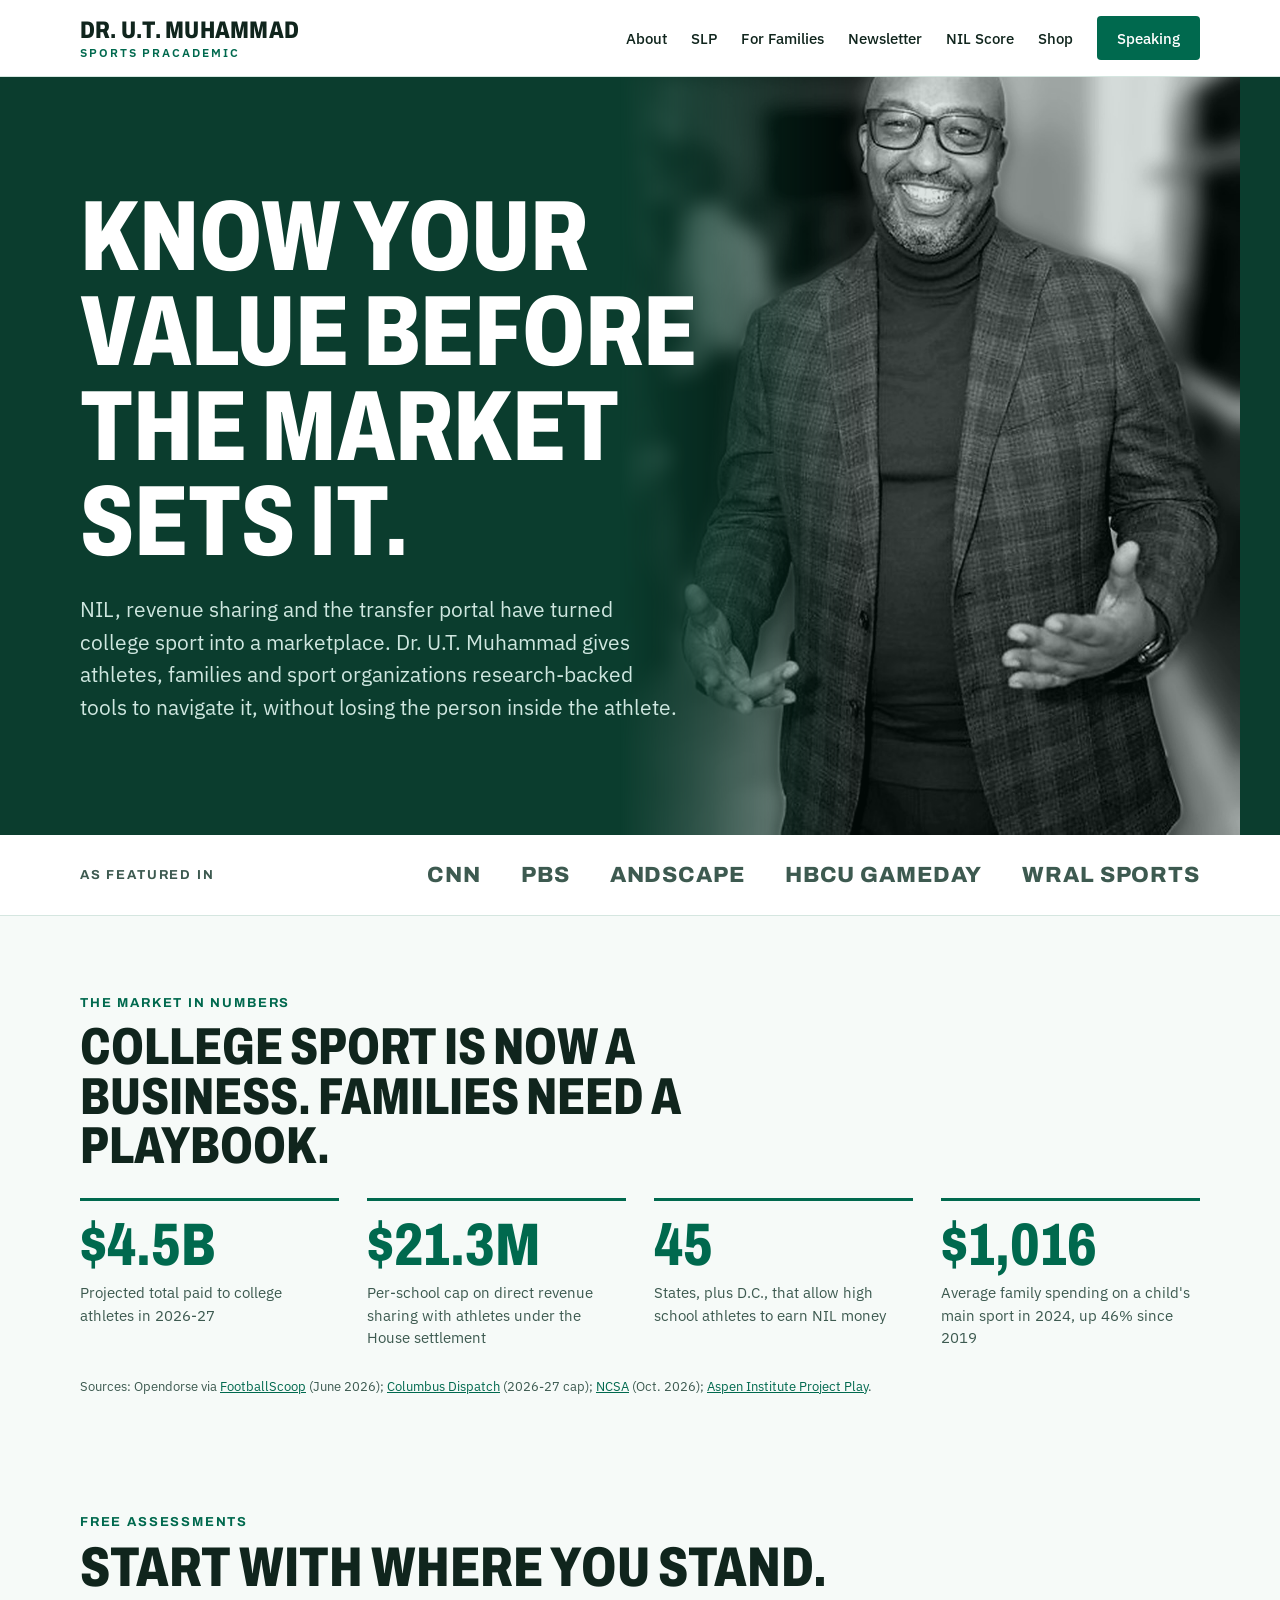
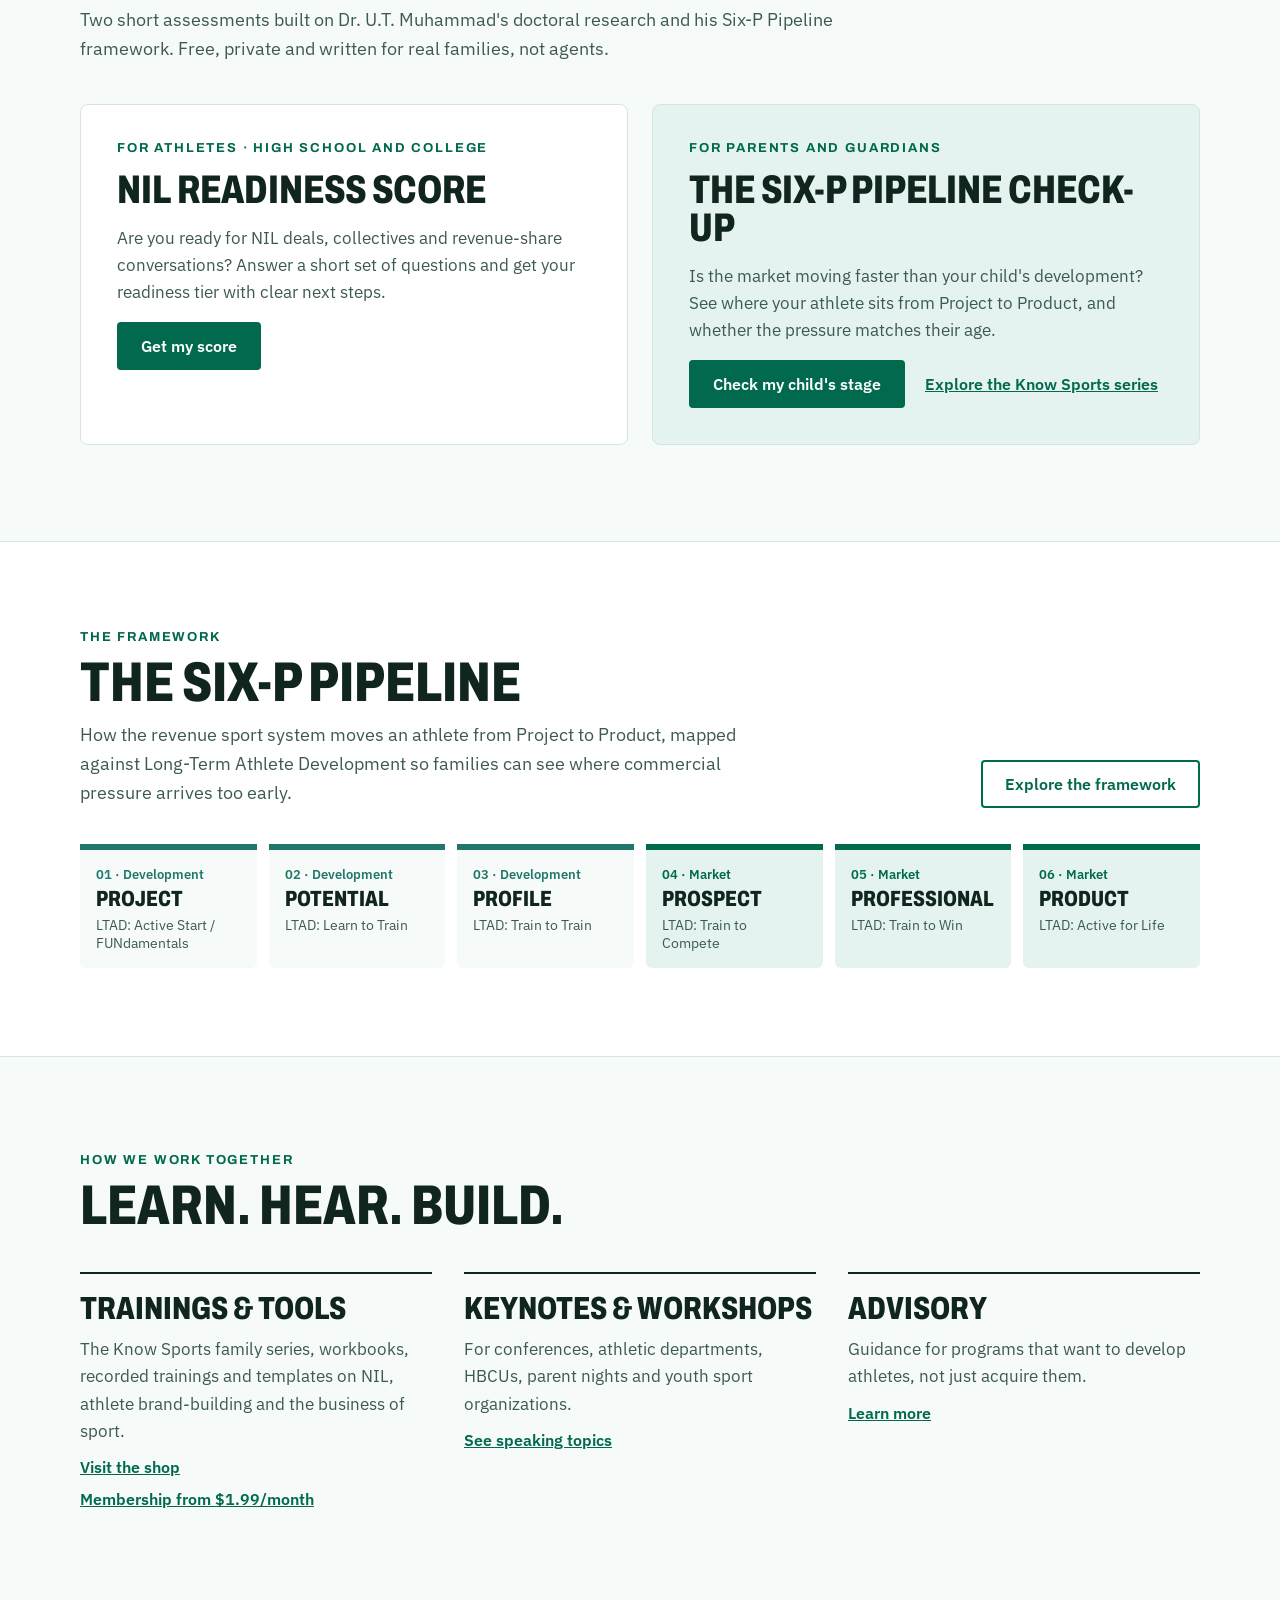
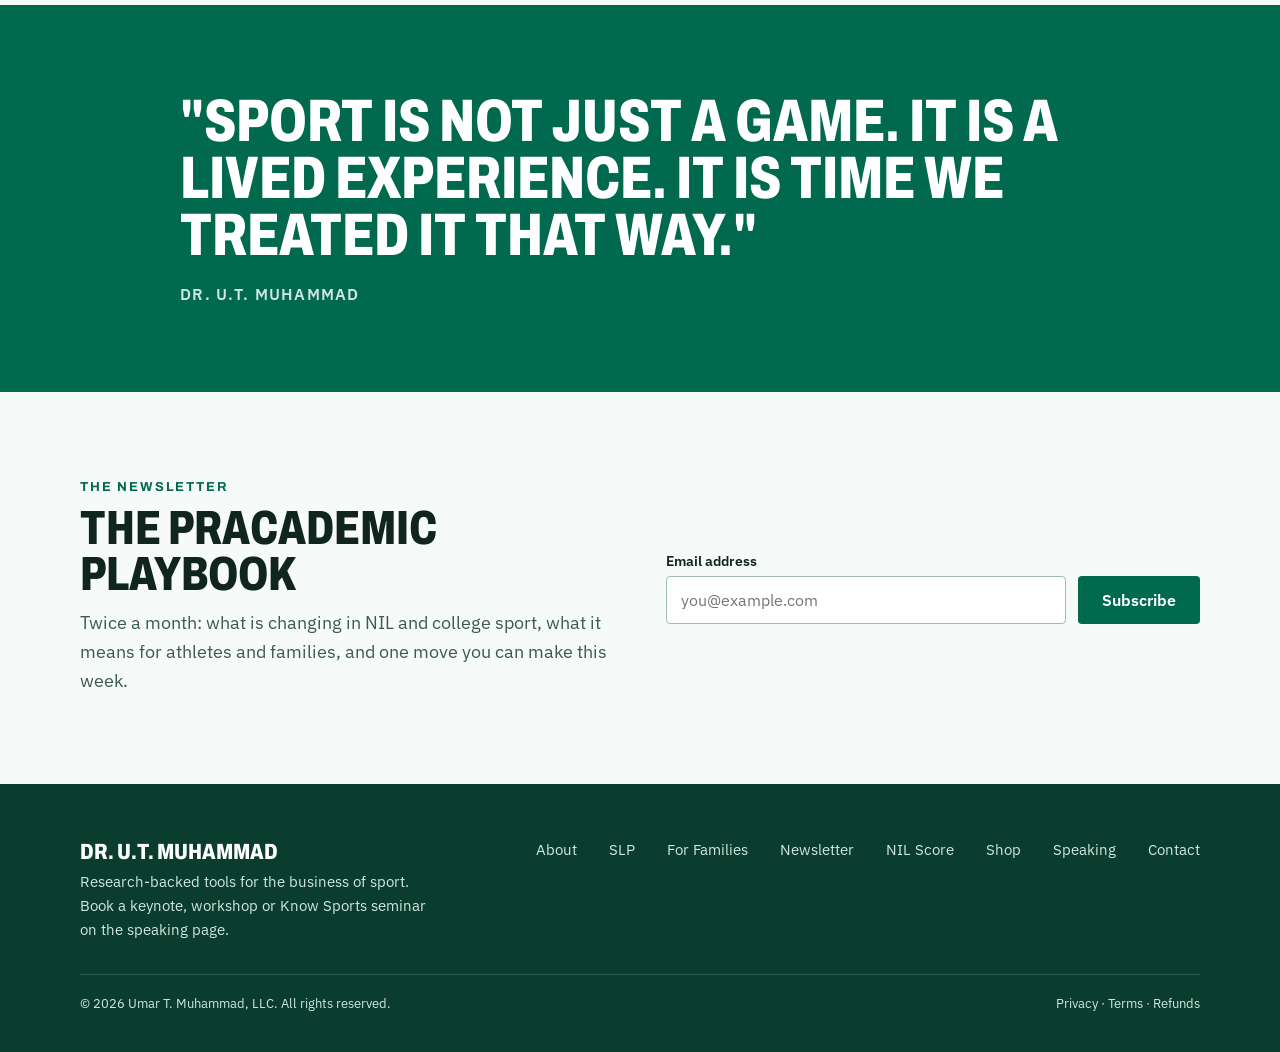
==== index.html @ c5cfc252 "Home: navy jacket photo, black and white with blurred background Co-Authored-By: Claude Opus 5.5 <no" ====
<!DOCTYPE html>
<html lang="en">
<head>
<meta charset="utf-8">
<meta name="viewport" content="width=device-width, initial-scale=1">
<title>Dr. U.T. Muhammad | UmarSpeaks.com</title>
<meta name="description" content="Research-backed tools for athletes, families and sport organizations navigating NIL, revenue sharing and the business of sport.">
<link rel="canonical" href="https://umarspeaks.com/">
<meta property="og:type" content="website">
<meta property="og:site_name" content="Dr. U.T. Muhammad">
<meta property="og:title" content="Dr. U.T. Muhammad | UmarSpeaks.com">
<meta property="og:description" content="Research-backed tools for athletes, families and sport organizations navigating NIL, revenue sharing and the business of sport.">
<meta property="og:url" content="https://umarspeaks.com/">
<meta property="og:image" content="https://umarspeaks.com/assets/og-image.jpg">
<meta property="og:image:width" content="1200">
<meta property="og:image:height" content="630">
<meta property="og:image:alt" content="Dr. U.T. Muhammad, Sports Pracademic: Know your value before the market sets it.">
<meta name="twitter:card" content="summary_large_image">
<link rel="icon" href="/assets/favicon.svg" type="image/svg+xml">
<link rel="preconnect" href="https://fonts.googleapis.com">
<link rel="preconnect" href="https://fonts.gstatic.com" crossorigin>
<link href="https://fonts.googleapis.com/css2?family=Archivo:wdth,wght@62..125,400..900&amp;family=IBM+Plex+Sans:wght@400;500;600&amp;display=swap" rel="stylesheet">
<link rel="stylesheet" href="/css/styles.css">
<style>
.hero-photo{position:absolute;top:0;bottom:0;right:0;width:min(620px,52%);background-repeat:no-repeat;background-size:cover;-webkit-mask-image:linear-gradient(90deg,transparent 0%,#000 38%);mask-image:linear-gradient(90deg,transparent 0%,#000 38%);pointer-events:none}
.hero-photo::after{content:"";position:absolute;inset:0;background:rgba(11,61,46,.14)}
.hero-text{position:relative;z-index:1}
@media (max-width:900px){.hero-photo{width:100%;opacity:.28;-webkit-mask-image:none;mask-image:none}}
</style>
</head>
<body>
<div style="min-height:100%;display:flex;flex-direction:column">

<header style="background:#FFFFFF;border-bottom:1px solid #D5E6E0">
<div class="wrap" style="display:flex;flex-wrap:wrap;align-items:center;justify-content:space-between;gap:16px;padding-top:16px;padding-bottom:16px">
<a href="/" style="text-decoration:none;display:flex;flex-direction:column;gap:2px">
<span style="font-family:'Archivo',sans-serif;font-stretch:80%;font-weight:800;font-size:24px;text-transform:uppercase;color:#10251D;letter-spacing:0.01em">Dr. U.T. Muhammad</span>
<span style="font-size:12px;font-weight:600;letter-spacing:0.16em;text-transform:uppercase;color:#00694E">Sports Pracademic</span>
</a>
<nav class="nav" aria-label="Main" style="display:flex;flex-wrap:wrap;align-items:center;gap:24px">
<a href="about.html">About</a>
<a href="slp.html">SLP</a>
<a href="families.html">For Families</a>
<a href="newsletter.html">Newsletter</a>
<a href="nil-score.html">NIL Score</a>
<a href="shop.html">Shop</a>
<a class="btn" href="speaking.html" style="padding:0 20px;min-height:44px;color:#FFFFFF">Speaking</a>
</nav>
</div>
</header>

<section class="home-hero" style="position:relative;overflow:hidden;color:#FFFFFF;background:#0B3D2E">
<div class="wrap" style="position:relative;display:flex;flex-wrap:wrap;align-items:center;gap:48px;padding-top:112px;padding-bottom:112px;min-height:600px">
<div class="hero-photo" role="img" aria-label="Photo of Dr. U.T. Muhammad" style="background-image:url(/assets/ut-muhammad-home.jpg?v=2);background-position:center bottom"></div>
<div class="hero-text" style="flex:0 1 660px;min-width:0;display:flex;flex-direction:column;gap:24px">
<h1 class="disp hero-h" style="font-size:100px;color:#FFFFFF">Know your value before the market sets it.</h1>
<p style="margin:0;font-size:21px;line-height:1.55;color:#CFE7E0;max-width:600px">NIL, revenue sharing and the transfer portal have turned college sport into a marketplace. Dr. U.T. Muhammad gives athletes, families and sport organizations research-backed tools to navigate it, without losing the person inside the athlete.</p>
</div>
</div>
</section>

<section style="background:#FFFFFF;border-bottom:1px solid #D5E6E0">
<div class="wrap" style="display:flex;flex-wrap:wrap;align-items:center;justify-content:space-between;gap:24px;padding-top:28px;padding-bottom:28px">
<p class="eyebrow" style="color:#3D5A50">As featured in</p>
<div style="display:flex;flex-wrap:wrap;gap:40px;align-items:center;font-family:'Archivo',sans-serif;font-weight:800;font-size:22px;color:#3D5A50;text-transform:uppercase;letter-spacing:0.04em">
<span>CNN</span><span>PBS</span><span>Andscape</span><span>HBCU Gameday</span><span>WRAL Sports</span>
</div>
</div>
</section>

<section>
<div class="wrap" style="padding-top:80px;padding-bottom:24px;display:flex;flex-direction:column;gap:28px">
<div style="display:flex;flex-direction:column;gap:12px;max-width:760px">
<p class="eyebrow">The market in numbers</p>
<h2 class="disp sec-h" style="font-size:52px">College sport is now a business. Families need a playbook.</h2>
</div>
<div style="display:grid;grid-template-columns:repeat(auto-fit,minmax(230px,1fr));gap:28px">
<div style="display:flex;flex-direction:column;gap:8px;border-top:3px solid #00694E;padding-top:16px"><span class="disp" style="font-size:60px;color:#00694E">$4.5B</span><span style="font-size:15px;line-height:1.5;color:#3D5A50">Projected total paid to college athletes in 2026-27</span></div>
<div style="display:flex;flex-direction:column;gap:8px;border-top:3px solid #00694E;padding-top:16px"><span class="disp" style="font-size:60px;color:#00694E">$21.3M</span><span style="font-size:15px;line-height:1.5;color:#3D5A50">Per-school cap on direct revenue sharing with athletes under the House settlement</span></div>
<div style="display:flex;flex-direction:column;gap:8px;border-top:3px solid #00694E;padding-top:16px"><span class="disp" style="font-size:60px;color:#00694E">45</span><span style="font-size:15px;line-height:1.5;color:#3D5A50">States, plus D.C., that allow high school athletes to earn NIL money</span></div>
<div style="display:flex;flex-direction:column;gap:8px;border-top:3px solid #00694E;padding-top:16px"><span class="disp" style="font-size:60px;color:#00694E">$1,016</span><span style="font-size:15px;line-height:1.5;color:#3D5A50">Average family spending on a child's main sport in 2024, up 46% since 2019</span></div>
</div>
<p style="margin:0;font-size:13px;color:#3D5A50">Sources: Opendorse via <a href="https://footballscoop.com/2026/06/25/opendorse-tabs-nil-market-more-than-4-billion-50-percent-increase">FootballScoop</a> (June 2026); <a href="https://www.aol.com/articles/ohio-state-sports-receive-revenue-140213086.html">Columbus Dispatch</a> (2026-27 cap); <a href="https://www.ncsasports.org/?p=197230">NCSA</a> (Oct. 2026); <a href="https://projectplay.org/youth-sports/youth-sports-facts">Aspen Institute Project Play</a>.</p>
</div>
</section>

<section>
<div class="wrap" style="padding-top:96px;padding-bottom:96px;display:flex;flex-direction:column;gap:40px">
<div style="display:flex;flex-direction:column;gap:12px;max-width:760px">
<p class="eyebrow">Free assessments</p>
<h2 class="disp sec-h" style="font-size:56px">Start with where you stand.</h2>
<p style="margin:0;font-size:18px;line-height:1.6;color:#3D5A50">Two short assessments built on Dr. U.T. Muhammad's doctoral research and his Six-P Pipeline framework. Free, private and written for real families, not agents.</p>
</div>
<div style="display:grid;grid-template-columns:repeat(auto-fit,minmax(320px,1fr));gap:24px">
<div style="background:#FFFFFF;border:1px solid #D5E6E0;border-radius:8px;padding:36px;display:flex;flex-direction:column;gap:16px">
<p class="eyebrow">For athletes · high school and college</p>
<h3 class="disp" style="font-size:40px">NIL Readiness Score</h3>
<p style="margin:0;font-size:17px;line-height:1.6;color:#3D5A50">Are you ready for NIL deals, collectives and revenue-share conversations? Answer a short set of questions and get your readiness tier with clear next steps.</p>
<a class="btn" href="nil-score.html" style="align-self:flex-start">Get my score</a>
</div>
<div style="background:#E4F3F0;border:1px solid #CFE7E0;border-radius:8px;padding:36px;display:flex;flex-direction:column;gap:16px">
<p class="eyebrow">For parents and guardians</p>
<h3 class="disp" style="font-size:40px">The Six-P Pipeline Check-Up</h3>
<p style="margin:0;font-size:17px;line-height:1.6;color:#3D5A50">Is the market moving faster than your child's development? See where your athlete sits from Project to Product, and whether the pressure matches their age.</p>
<div style="display:flex;flex-wrap:wrap;align-items:center;gap:12px 20px"><a class="btn" href="families.html">Check my child's stage</a><a href="families.html#sfp" style="font-weight:600">Explore the Know Sports series</a></div>
</div>
</div>
</div>
</section>

<section style="background:#FFFFFF;border-top:1px solid #D5E6E0;border-bottom:1px solid #D5E6E0">
<div class="wrap" style="padding-top:88px;padding-bottom:88px;display:flex;flex-direction:column;gap:36px">
<div style="display:flex;flex-wrap:wrap;justify-content:space-between;align-items:flex-end;gap:24px">
<div style="display:flex;flex-direction:column;gap:12px;max-width:680px">
<p class="eyebrow">The framework</p>
<h2 class="disp sec-h" style="font-size:56px">The Six-P Pipeline</h2>
<p style="margin:0;font-size:18px;line-height:1.6;color:#3D5A50">How the revenue sport system moves an athlete from Project to Product, mapped against Long-Term Athlete Development so families can see where commercial pressure arrives too early.</p>
</div>
<a class="btn-line" href="slp.html">Explore the framework</a>
</div>
<div style="display:grid;grid-template-columns:repeat(auto-fit,minmax(170px,1fr));gap:12px">
<div style="border-top:6px solid #20786C;background:#F6FAF8;padding:16px;border-radius:0 0 6px 6px;display:flex;flex-direction:column;gap:6px"><span style="font-size:13px;font-weight:600;color:#20786C">01 · Development</span><span class="disp" style="font-size:22px">Project</span><span style="font-size:14px;color:#3D5A50">LTAD: Active Start / FUNdamentals</span></div>
<div style="border-top:6px solid #20786C;background:#F6FAF8;padding:16px;border-radius:0 0 6px 6px;display:flex;flex-direction:column;gap:6px"><span style="font-size:13px;font-weight:600;color:#20786C">02 · Development</span><span class="disp" style="font-size:22px">Potential</span><span style="font-size:14px;color:#3D5A50">LTAD: Learn to Train</span></div>
<div style="border-top:6px solid #20786C;background:#F6FAF8;padding:16px;border-radius:0 0 6px 6px;display:flex;flex-direction:column;gap:6px"><span style="font-size:13px;font-weight:600;color:#20786C">03 · Development</span><span class="disp" style="font-size:22px">Profile</span><span style="font-size:14px;color:#3D5A50">LTAD: Train to Train</span></div>
<div style="border-top:6px solid #00694E;background:#E4F3F0;padding:16px;border-radius:0 0 6px 6px;display:flex;flex-direction:column;gap:6px"><span style="font-size:13px;font-weight:600;color:#00694E">04 · Market</span><span class="disp" style="font-size:22px">Prospect</span><span style="font-size:14px;color:#3D5A50">LTAD: Train to Compete</span></div>
<div style="border-top:6px solid #00694E;background:#E4F3F0;padding:16px;border-radius:0 0 6px 6px;display:flex;flex-direction:column;gap:6px"><span style="font-size:13px;font-weight:600;color:#00694E">05 · Market</span><span class="disp" style="font-size:22px">Professional</span><span style="font-size:14px;color:#3D5A50">LTAD: Train to Win</span></div>
<div style="border-top:6px solid #00694E;background:#E4F3F0;padding:16px;border-radius:0 0 6px 6px;display:flex;flex-direction:column;gap:6px"><span style="font-size:13px;font-weight:600;color:#00694E">06 · Market</span><span class="disp" style="font-size:22px">Product</span><span style="font-size:14px;color:#3D5A50">LTAD: Active for Life</span></div>
</div>
</div>
</section>

<section>
<div class="wrap" style="padding-top:96px;padding-bottom:96px;display:flex;flex-direction:column;gap:40px">
<div style="display:flex;flex-direction:column;gap:12px;max-width:720px">
<p class="eyebrow">How we work together</p>
<h2 class="disp sec-h" style="font-size:56px">Learn. Hear. Build.</h2>
</div>
<div style="display:grid;grid-template-columns:repeat(auto-fit,minmax(280px,1fr));gap:32px">
<div style="display:flex;flex-direction:column;gap:12px;border-top:2px solid #10251D;padding-top:20px">
<h3 class="disp" style="font-size:32px">Trainings &amp; tools</h3>
<p style="margin:0;font-size:17px;line-height:1.6;color:#3D5A50">The Know Sports family series, workbooks, recorded trainings and templates on NIL, athlete brand-building and the business of sport.</p>
<a href="shop.html" style="font-weight:600">Visit the shop</a>
<a href="shop.html#membership" style="font-weight:600">Membership from $1.99/month</a>
</div>
<div style="display:flex;flex-direction:column;gap:12px;border-top:2px solid #10251D;padding-top:20px">
<h3 class="disp" style="font-size:32px">Keynotes &amp; workshops</h3>
<p style="margin:0;font-size:17px;line-height:1.6;color:#3D5A50">For conferences, athletic departments, HBCUs, parent nights and youth sport organizations.</p>
<a href="speaking.html" style="font-weight:600">See speaking topics</a>
</div>
<div style="display:flex;flex-direction:column;gap:12px;border-top:2px solid #10251D;padding-top:20px">
<h3 class="disp" style="font-size:32px">Advisory</h3>
<p style="margin:0;font-size:17px;line-height:1.6;color:#3D5A50">Guidance for programs that want to develop athletes, not just acquire them.</p>
<a href="slp.html" style="font-weight:600">Learn more</a>
</div>
</div>
</div>
</section>

<section style="background:#00694E;color:#FFFFFF">
<div class="wrap" style="padding-top:88px;padding-bottom:88px;display:flex;flex-direction:column;gap:20px;max-width:1000px">
<p class="disp sec-h" style="font-size:60px;color:#FFFFFF">"Sport is not just a game. It is a lived experience. It is time we treated it that way."</p>
<p style="margin:0;font-size:16px;font-weight:600;letter-spacing:0.08em;text-transform:uppercase;color:#CFE7E0">Dr. U.T. Muhammad</p>
</div>
</section>

<section>
<div class="wrap" style="padding-top:88px;padding-bottom:88px;display:flex;flex-wrap:wrap;align-items:center;justify-content:space-between;gap:32px">
<div style="flex:1 1 440px;min-width:0;display:flex;flex-direction:column;gap:12px">
<p class="eyebrow">The newsletter</p>
<h2 class="disp sec-h" style="font-size:48px">The Pracademic Playbook</h2>
<p style="margin:0;font-size:18px;line-height:1.6;color:#3D5A50">Twice a month: what is changing in NIL and college sport, what it means for athletes and families, and one move you can make this week.</p>
</div>
<form action="https://app.kit.com/forms/10205107/subscriptions" method="post" class="kit-signup" style="flex:1 1 420px;min-width:0;display:flex;flex-wrap:wrap;gap:12px;align-items:flex-end">
<div style="flex:1 1 240px;display:flex;flex-direction:column;gap:6px">
<label for="home-email" style="font-size:14px;font-weight:600">Email address</label>
<input id="home-email" name="email_address" type="email" required autocomplete="email" placeholder="you@example.com" style="min-height:48px;padding:0 14px;border:1px solid #9DBDB2;border-radius:4px;font-size:16px;font-family:inherit;background:#FFFFFF">
</div>
<button type="submit" class="btn" style="border:0;cursor:pointer;font-family:inherit">Subscribe</button>
</form>
</div>
</section>

<footer class="foot" style="background:#0B3D2E;color:#CFE7E0;margin-top:auto">
<div class="wrap" style="padding-top:56px;padding-bottom:40px;display:flex;flex-direction:column;gap:32px">
<div style="display:flex;flex-wrap:wrap;justify-content:space-between;gap:32px">
<div style="display:flex;flex-direction:column;gap:6px;max-width:360px">
<span style="font-family:'Archivo',sans-serif;font-stretch:80%;font-weight:800;font-size:22px;text-transform:uppercase;color:#FFFFFF">Dr. U.T. Muhammad</span>
<span style="font-size:15px;line-height:1.6">Research-backed tools for the business of sport. Book a keynote, workshop or Know Sports seminar on the speaking page.</span>
</div>
<nav aria-label="Footer" style="display:flex;flex-wrap:wrap;gap:20px 32px;font-size:15px">
<a href="about.html">About</a><a href="slp.html">SLP</a><a href="families.html">For Families</a><a href="newsletter.html">Newsletter</a><a href="nil-score.html">NIL Score</a><a href="shop.html">Shop</a><a href="speaking.html">Speaking</a><a href="contact.html">Contact</a>
</nav>
</div>
<div style="display:flex;flex-wrap:wrap;justify-content:space-between;gap:16px;border-top:1px solid #2C5C4C;padding-top:20px;font-size:13px">
<span>© 2026 Umar T. Muhammad, LLC. All rights reserved.</span>
<span><a href="privacy.html">Privacy</a> · <a href="terms.html">Terms</a> · <a href="refunds.html">Refunds</a></span>
</div>
</div>
</footer>

</div>
<script src="/js/signup.js"></script>
</body>
</html>
---- css/styles.css ----
/* umarspeaks.com — shared styles
   Brand colors
   --green:   #00694E  (primary)
   --forest:  #0B3D2E  (dark sections, footer)
   --teal:    #20786C
   --mint:    #E4F3F0  (light sections)
   --mint-2:  #CFE7E0
   --gold:    #D9B44A  (accent buttons)
   --ink:     #10251D  (body text)
   --muted:   #3D5A50  (secondary text)
   Fonts: Archivo (headlines), IBM Plex Sans (body), loaded from Google Fonts in each page's <head>.
*/

*, *::before, *::after { box-sizing: border-box; }
html { scroll-behavior: smooth; }
body { margin: 0; background: #F6FAF8; color: #10251D; font-family: 'IBM Plex Sans', system-ui, sans-serif; }
img { max-width: 100%; }
a { color: #00694E; }
a:hover { color: #004D39; }

.wrap { max-width: 1200px; margin: 0 auto; padding: 0 40px; }

.disp { font-family: 'Archivo', sans-serif; font-stretch: 75%; font-weight: 800; text-transform: uppercase; line-height: 0.95; margin: 0; }
.eyebrow { font-family: 'Archivo', sans-serif; font-weight: 700; font-size: 13px; letter-spacing: 0.14em; text-transform: uppercase; color: #00694E; margin: 0; }

.btn { display: inline-flex; align-items: center; justify-content: center; min-height: 48px; padding: 0 24px; border-radius: 4px; background: #00694E; color: #FFFFFF; font-weight: 600; font-size: 16px; text-decoration: none; border: 0; font-family: inherit; cursor: pointer; }
.btn:hover { background: #004D39; color: #FFFFFF; }
.btn-line { display: inline-flex; align-items: center; justify-content: center; min-height: 48px; padding: 0 22px; border-radius: 4px; border: 2px solid #00694E; color: #00694E; background: transparent; font-weight: 600; font-size: 16px; text-decoration: none; font-family: inherit; cursor: pointer; }
.btn-line:hover { background: #E4F3F0; color: #004D39; }
.btn-gold { display: inline-flex; align-items: center; justify-content: center; min-height: 48px; padding: 0 24px; border-radius: 4px; background: #D9B44A; color: #10251D; font-weight: 600; font-size: 16px; text-decoration: none; }
.btn-gold:hover { background: #E6C76A; color: #10251D; }

.nav a { color: #10251D; text-decoration: none; font-weight: 500; font-size: 15px; padding: 12px 0; }
.nav a:hover { color: #00694E; }
.nav a.btn { color: #FFFFFF; padding: 0 20px; }

.field { min-height: 48px; width: 100%; padding: 0 14px; border: 1px solid #9DBDB2; border-radius: 4px; font-size: 16px; font-family: inherit; background: #FFFFFF; color: #10251D; }
textarea.field { padding: 12px 14px; }

.opt { min-height: 52px; padding: 0 18px; border: 1px solid #9DBDB2; border-radius: 6px; background: #FFFFFF; font-family: inherit; font-size: 16px; color: #10251D; text-align: left; cursor: pointer; }
.opt:hover { border-color: #00694E; background: #E4F3F0; }

.chip { min-height: 44px; padding: 0 18px; border-radius: 22px; border: 1px solid #9DBDB2; background: #FFFFFF; font-family: inherit; font-size: 15px; font-weight: 500; color: #10251D; cursor: pointer; }
.chip:hover { border-color: #00694E; }

.issue { display: flex; flex-wrap: wrap; justify-content: space-between; gap: 8px 24px; padding: 22px 0; border-top: 1px solid #CFE7E0; text-decoration: none; color: #10251D; }
.issue:hover { color: #00694E; }

.route { display: flex; flex-direction: column; gap: 6px; padding: 22px 0; border-top: 1px solid #9DBDB2; text-decoration: none; color: #10251D; }
.route:hover { color: #00694E; }

.billing-btn { min-height: 44px; padding: 0 20px; border-radius: 22px; border: 0; background: transparent; color: #10251D; font-family: inherit; font-size: 15px; font-weight: 500; cursor: pointer; }
.billing-btn[aria-pressed="true"] { background: #00694E; color: #FFFFFF; font-weight: 600; }

.foot a { color: #CFE7E0; text-decoration: none; }
.foot a:hover { color: #FFFFFF; }

:focus-visible { outline: 3px solid #D9B44A; outline-offset: 2px; }

@media (max-width: 720px) {
  .wrap { padding: 0 20px; }
  .hero-h { font-size: 52px !important; }
  .sec-h { font-size: 40px !important; }
}
@media (max-width: 420px) {
  .hero-h { font-size: 44px !important; }
  .sec-h { font-size: 36px !important; }
}
.disp { overflow-wrap: break-word; }
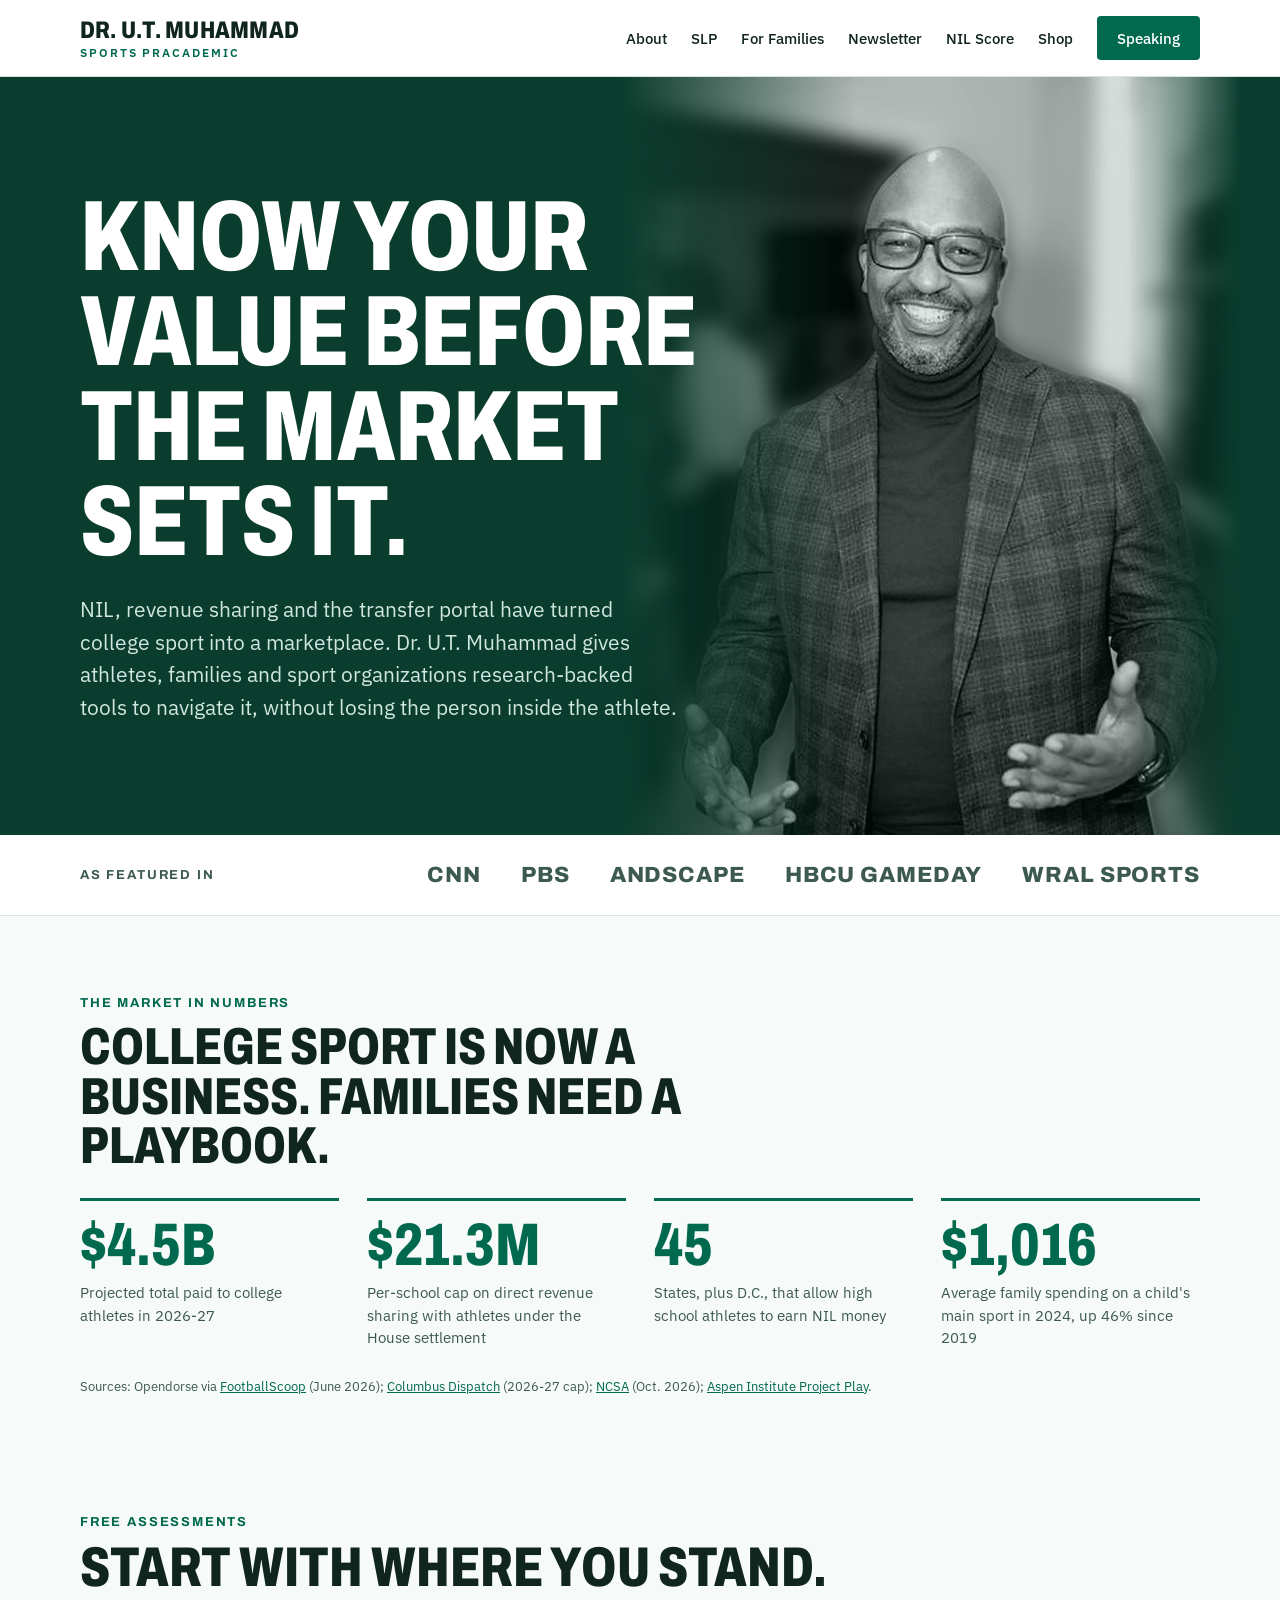
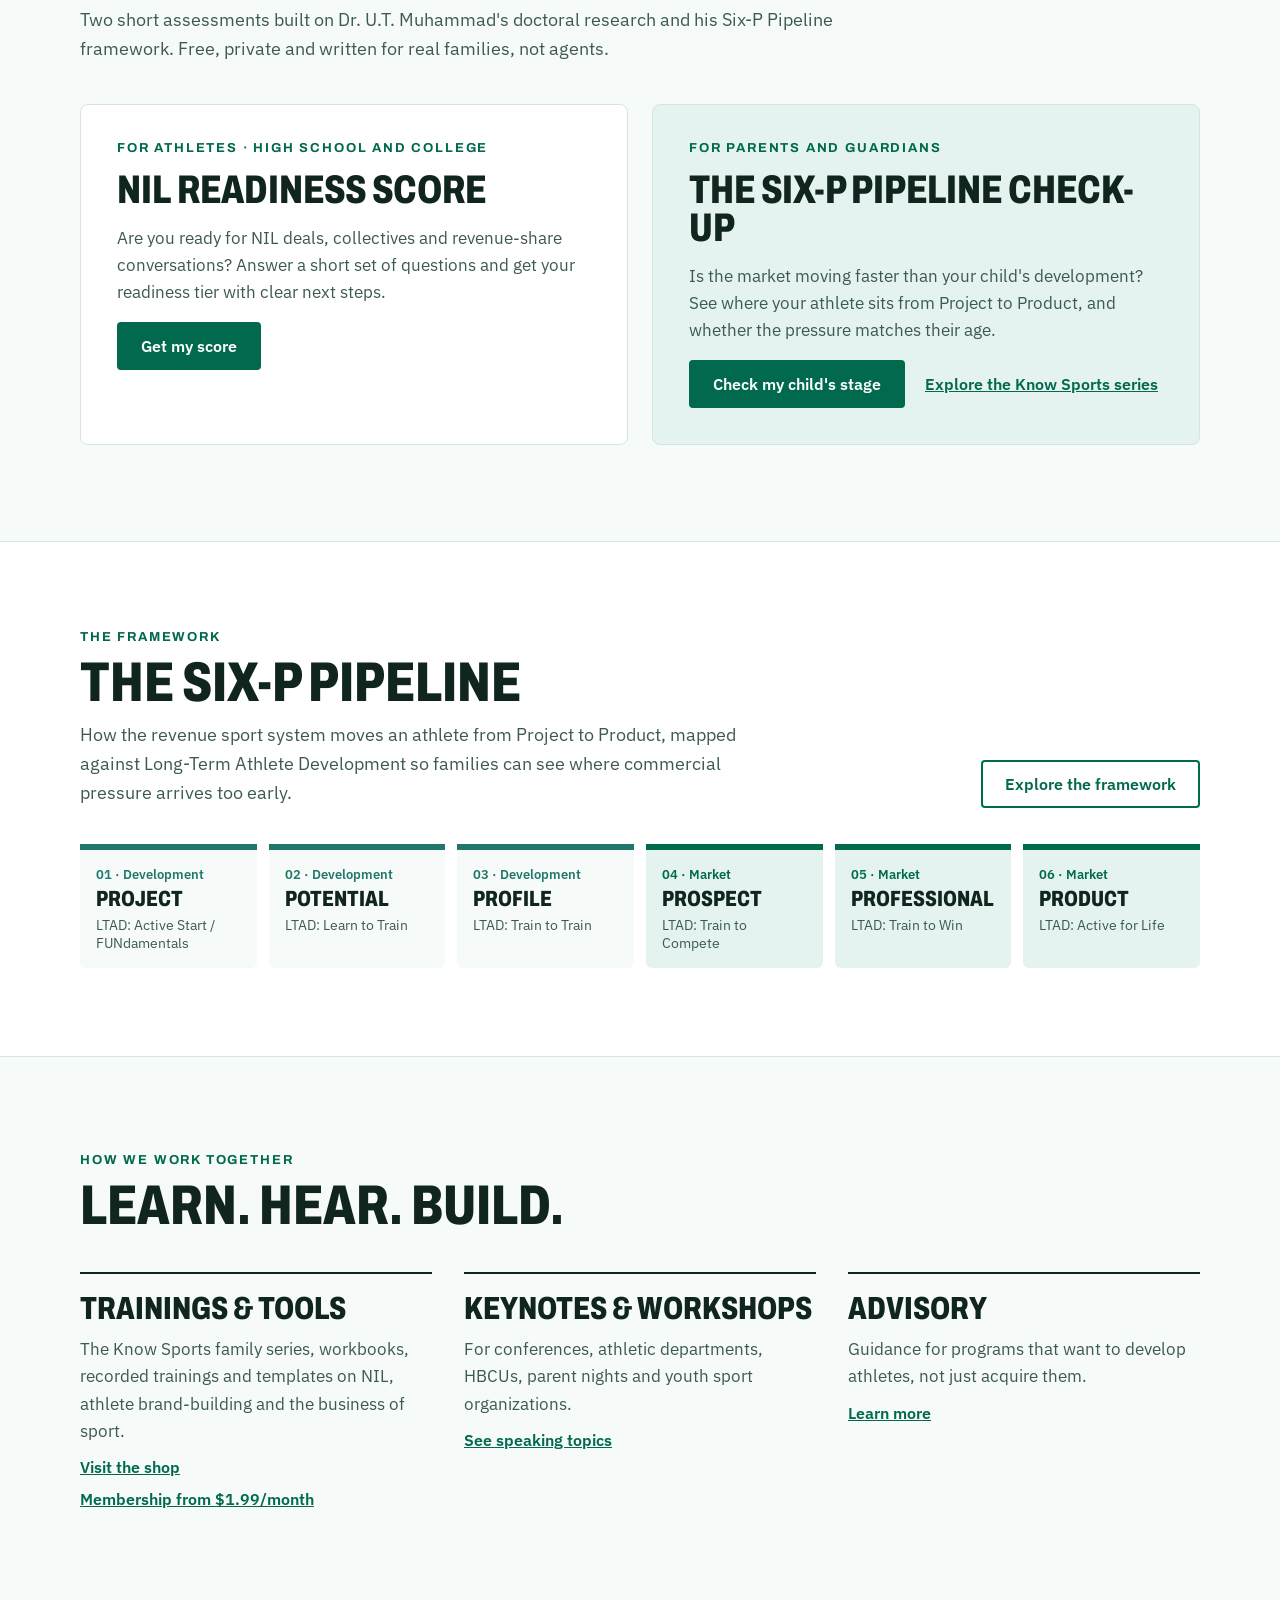
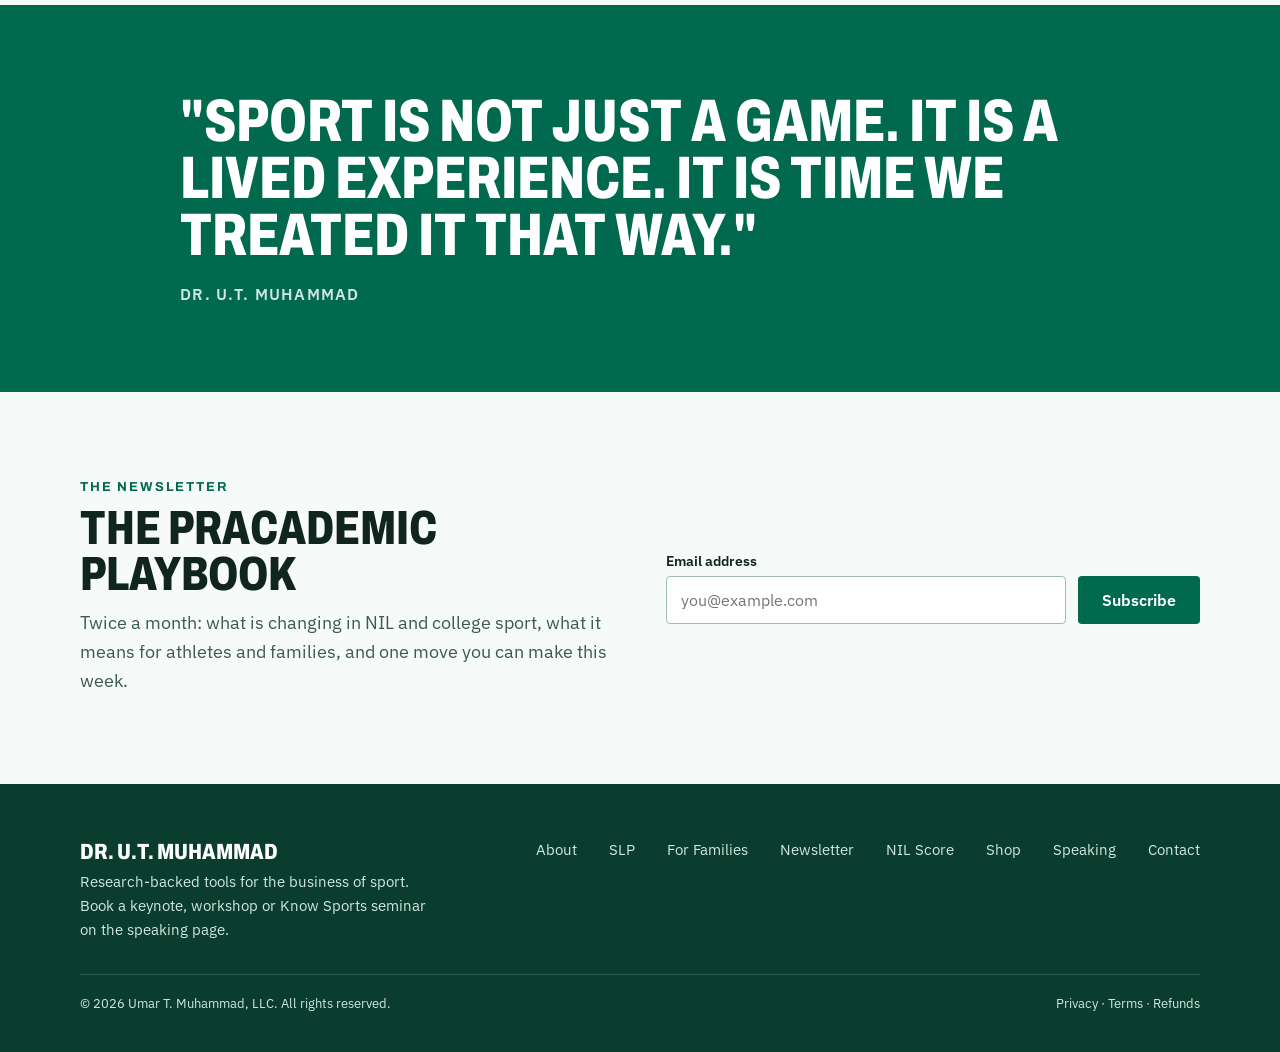
==== commit 32d10592: "Home hero: add headroom above photo, fade its right edge Co-Authored-By: Claude Opus 5.5 <noreply@an" ====
--- a/index.html
+++ b/index.html
@@ -22,7 +22,7 @@
 <link href="https://fonts.googleapis.com/css2?family=Archivo:wdth,wght@62..125,400..900&amp;family=IBM+Plex+Sans:wght@400;500;600&amp;display=swap" rel="stylesheet">
 <link rel="stylesheet" href="/css/styles.css">
 <style>
-.hero-photo{position:absolute;top:0;bottom:0;right:0;width:min(620px,52%);background-repeat:no-repeat;background-size:cover;-webkit-mask-image:linear-gradient(90deg,transparent 0%,#000 38%);mask-image:linear-gradient(90deg,transparent 0%,#000 38%);pointer-events:none}
+.hero-photo{position:absolute;top:0;bottom:0;right:0;width:min(620px,52%);background-repeat:no-repeat;background-size:cover;-webkit-mask-image:linear-gradient(90deg,transparent 0%,#000 38%,#000 82%,transparent 100%);mask-image:linear-gradient(90deg,transparent 0%,#000 38%,#000 82%,transparent 100%);pointer-events:none}
 .hero-photo::after{content:"";position:absolute;inset:0;background:rgba(11,61,46,.14)}
 .hero-text{position:relative;z-index:1}
 @media (max-width:900px){.hero-photo{width:100%;opacity:.28;-webkit-mask-image:none;mask-image:none}}
@@ -51,7 +51,7 @@
 
 <section class="home-hero" style="position:relative;overflow:hidden;color:#FFFFFF;background:#0B3D2E">
 <div class="wrap" style="position:relative;display:flex;flex-wrap:wrap;align-items:center;gap:48px;padding-top:112px;padding-bottom:112px;min-height:600px">
-<div class="hero-photo" role="img" aria-label="Photo of Dr. U.T. Muhammad" style="background-image:url(/assets/ut-muhammad-home.jpg?v=2);background-position:center bottom"></div>
+<div class="hero-photo" role="img" aria-label="Photo of Dr. U.T. Muhammad" style="background-image:url(/assets/ut-muhammad-home.jpg?v=2);background-position:center 30%"></div>
 <div class="hero-text" style="flex:0 1 660px;min-width:0;display:flex;flex-direction:column;gap:24px">
 <h1 class="disp hero-h" style="font-size:100px;color:#FFFFFF">Know your value before the market sets it.</h1>
 <p style="margin:0;font-size:21px;line-height:1.55;color:#CFE7E0;max-width:600px">NIL, revenue sharing and the transfer portal have turned college sport into a marketplace. Dr. U.T. Muhammad gives athletes, families and sport organizations research-backed tools to navigate it, without losing the person inside the athlete.</p>
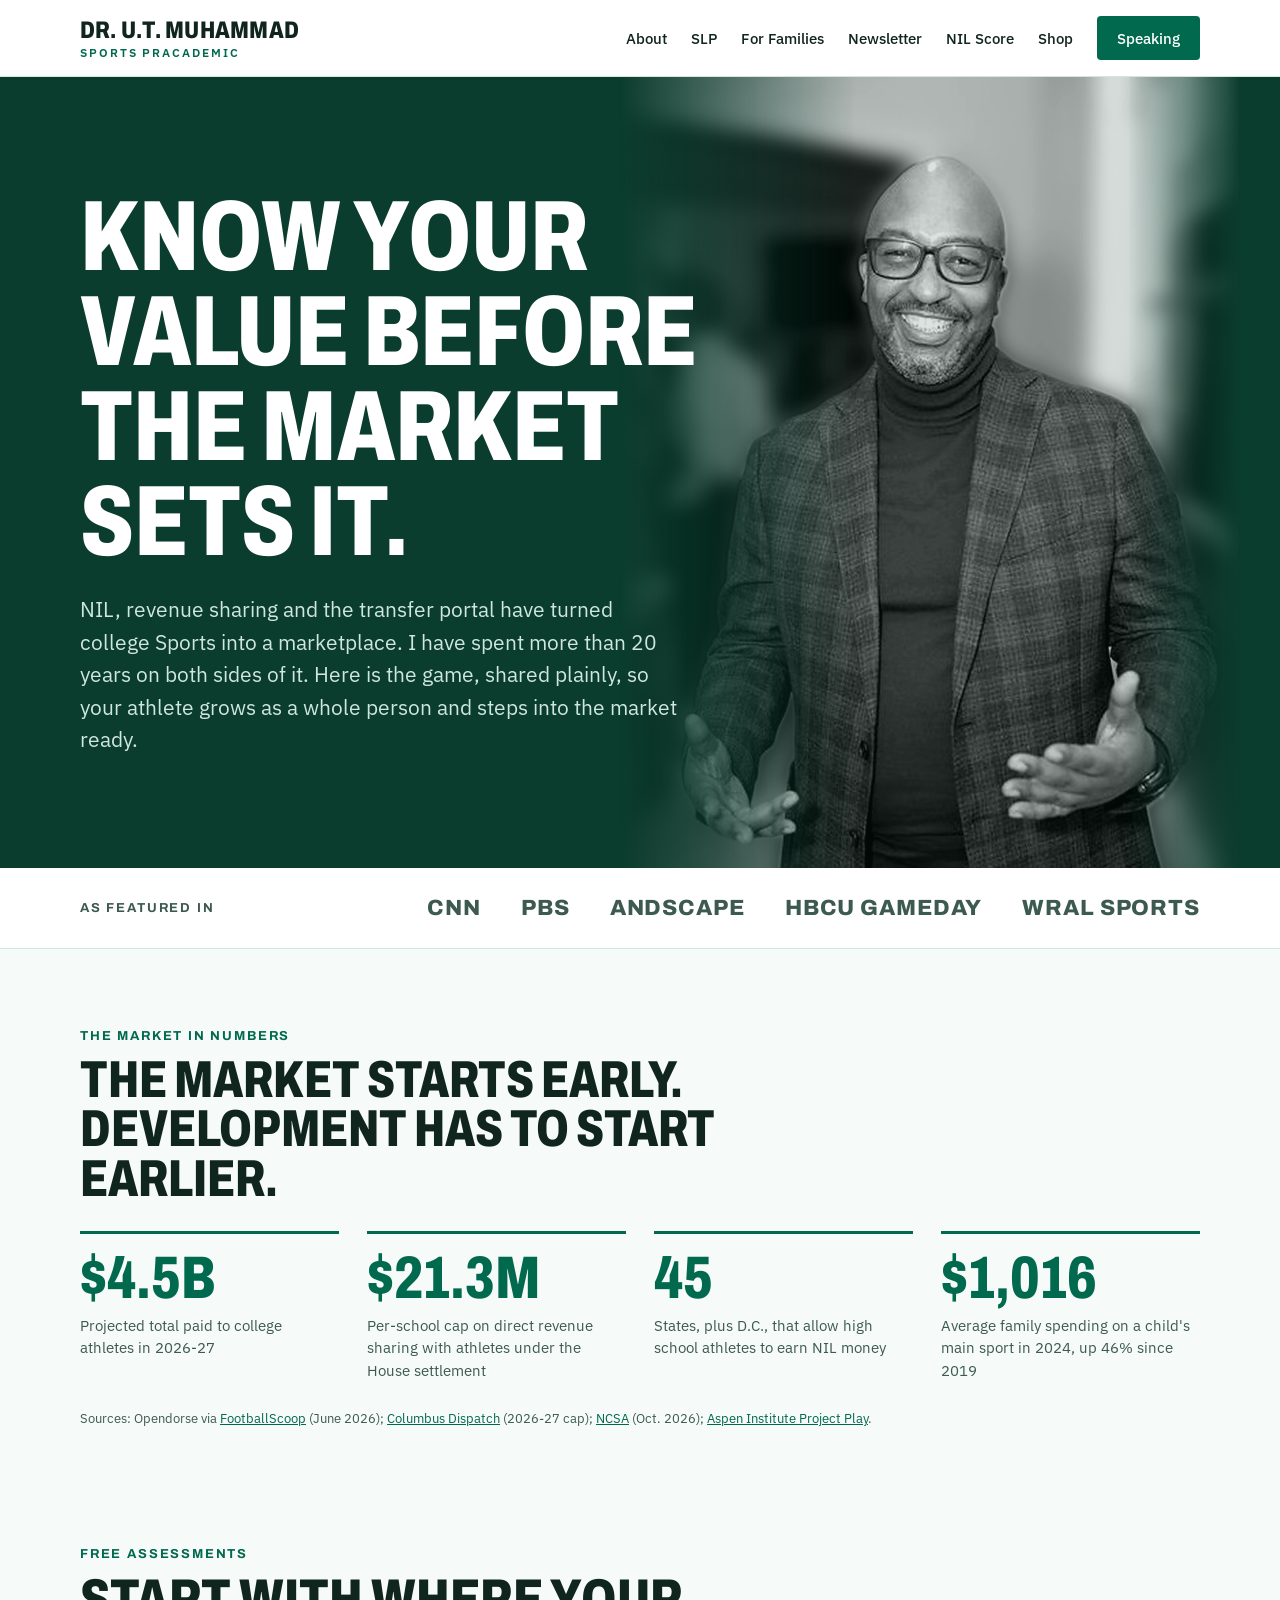
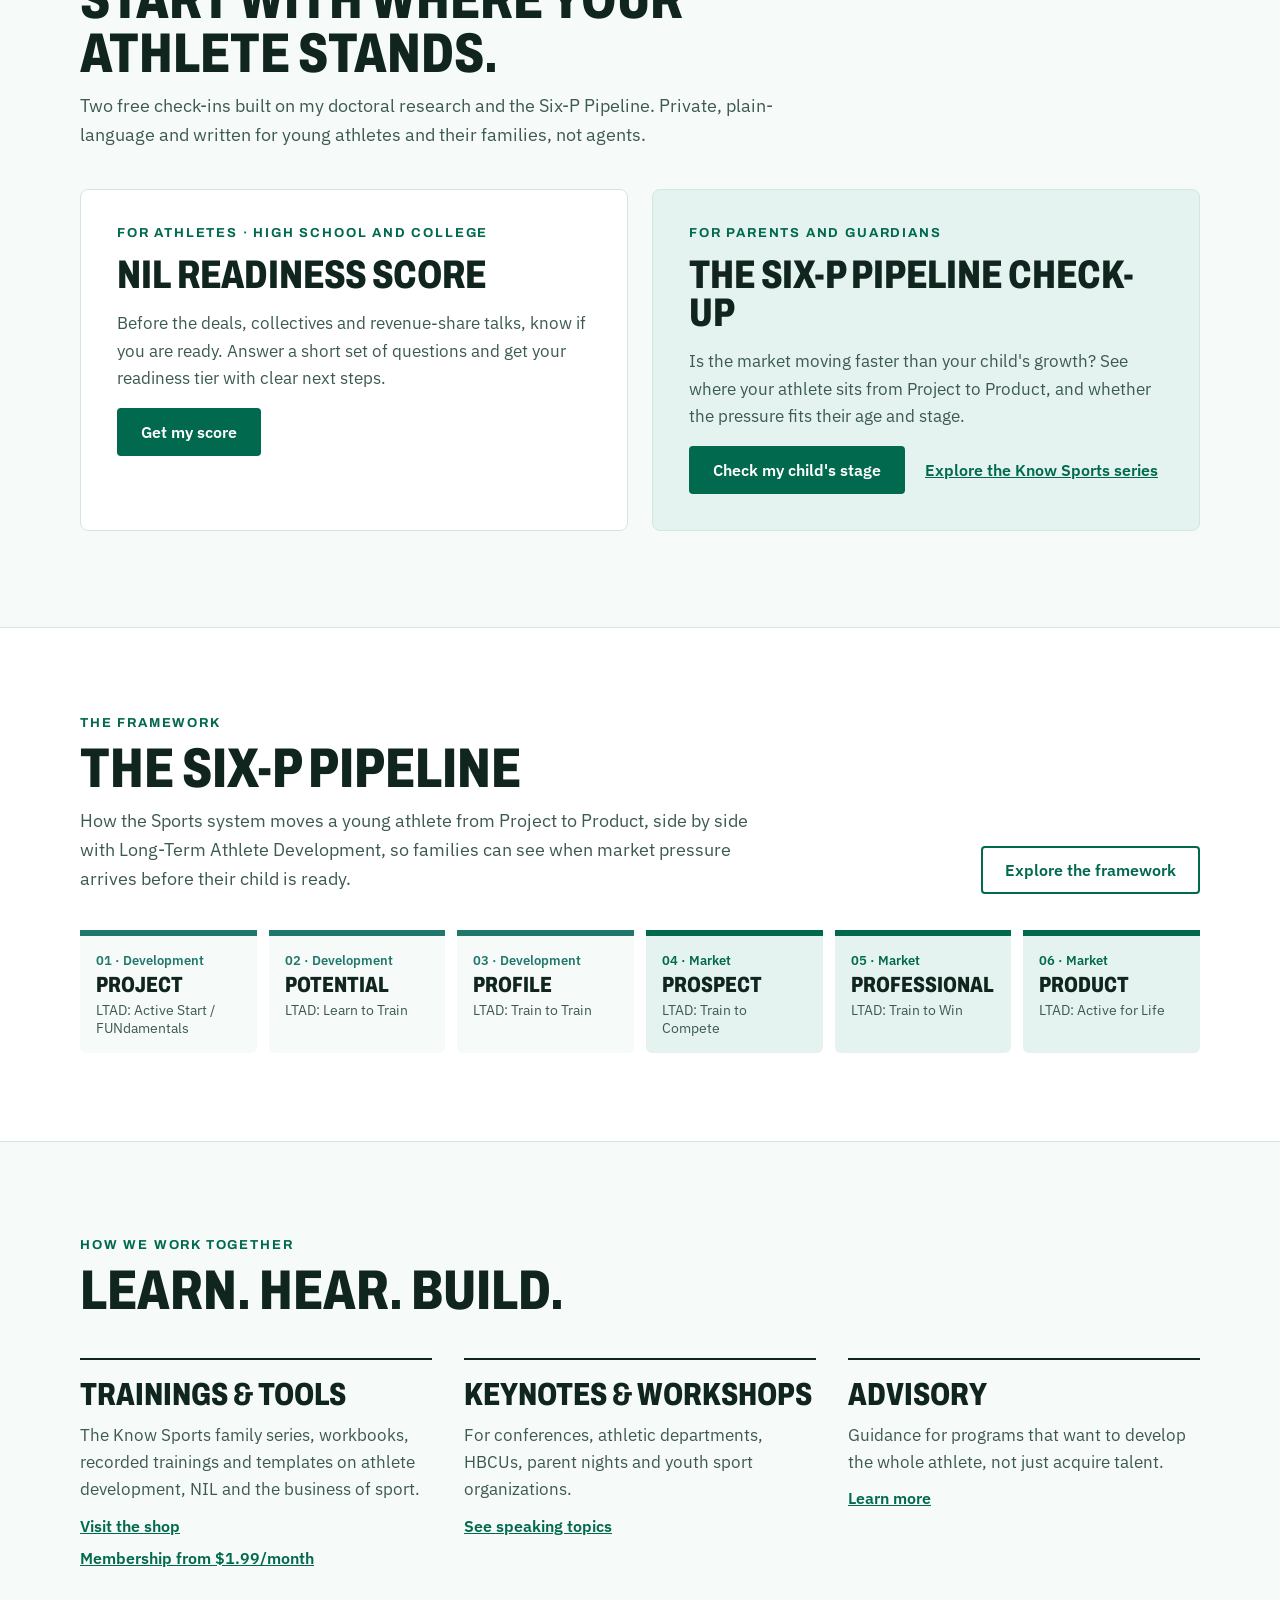
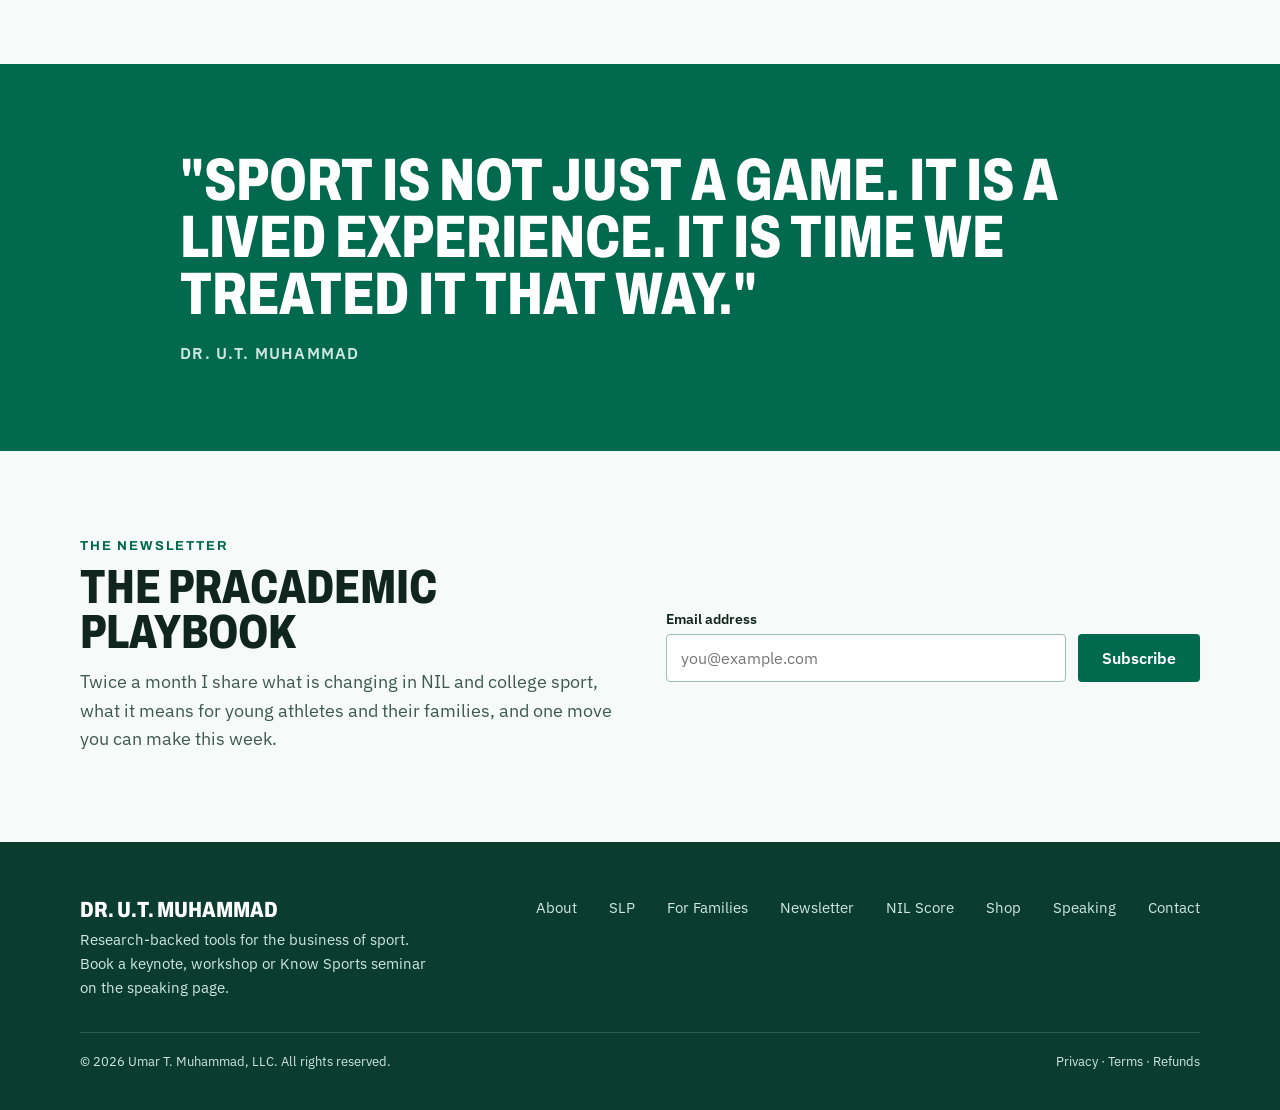
==== commit 0ac64685: "Tone: mentorship voice, whole-person athlete development, Title Case for key statements and tagline " ====
--- a/index.html
+++ b/index.html
@@ -11,7 +11,7 @@
 <meta property="og:title" content="Dr. U.T. Muhammad | UmarSpeaks.com">
 <meta property="og:description" content="Research-backed tools for athletes, families and sport organizations navigating NIL, revenue sharing and the business of sport.">
 <meta property="og:url" content="https://umarspeaks.com/">
-<meta property="og:image" content="https://umarspeaks.com/assets/og-image.jpg">
+<meta property="og:image" content="https://umarspeaks.com/assets/og-image-2026-11.jpg">
 <meta property="og:image:width" content="1200">
 <meta property="og:image:height" content="630">
 <meta property="og:image:alt" content="Dr. U.T. Muhammad, Sports Pracademic: Know your value before the market sets it.">
@@ -54,7 +54,7 @@
 <div class="hero-photo" role="img" aria-label="Photo of Dr. U.T. Muhammad" style="background-image:url(/assets/ut-muhammad-home.jpg?v=2);background-position:center 30%"></div>
 <div class="hero-text" style="flex:0 1 660px;min-width:0;display:flex;flex-direction:column;gap:24px">
 <h1 class="disp hero-h" style="font-size:100px;color:#FFFFFF">Know your value before the market sets it.</h1>
-<p style="margin:0;font-size:21px;line-height:1.55;color:#CFE7E0;max-width:600px">NIL, revenue sharing and the transfer portal have turned college sport into a marketplace. Dr. U.T. Muhammad gives athletes, families and sport organizations research-backed tools to navigate it, without losing the person inside the athlete.</p>
+<p style="margin:0;font-size:21px;line-height:1.55;color:#CFE7E0;max-width:600px">NIL, revenue sharing and the transfer portal have turned college Sports into a marketplace. I have spent more than 20 years on both sides of it. Here is the game, shared plainly, so your athlete grows as a whole person and steps into the market ready.</p>
 </div>
 </div>
 </section>
@@ -72,7 +72,7 @@
 <div class="wrap" style="padding-top:80px;padding-bottom:24px;display:flex;flex-direction:column;gap:28px">
 <div style="display:flex;flex-direction:column;gap:12px;max-width:760px">
 <p class="eyebrow">The market in numbers</p>
-<h2 class="disp sec-h" style="font-size:52px">College sport is now a business. Families need a playbook.</h2>
+<h2 class="disp sec-h" style="font-size:52px">The market starts early. Development has to start earlier.</h2>
 </div>
 <div style="display:grid;grid-template-columns:repeat(auto-fit,minmax(230px,1fr));gap:28px">
 <div style="display:flex;flex-direction:column;gap:8px;border-top:3px solid #00694E;padding-top:16px"><span class="disp" style="font-size:60px;color:#00694E">$4.5B</span><span style="font-size:15px;line-height:1.5;color:#3D5A50">Projected total paid to college athletes in 2026-27</span></div>
@@ -88,20 +88,20 @@
 <div class="wrap" style="padding-top:96px;padding-bottom:96px;display:flex;flex-direction:column;gap:40px">
 <div style="display:flex;flex-direction:column;gap:12px;max-width:760px">
 <p class="eyebrow">Free assessments</p>
-<h2 class="disp sec-h" style="font-size:56px">Start with where you stand.</h2>
-<p style="margin:0;font-size:18px;line-height:1.6;color:#3D5A50">Two short assessments built on Dr. U.T. Muhammad's doctoral research and his Six-P Pipeline framework. Free, private and written for real families, not agents.</p>
+<h2 class="disp sec-h" style="font-size:56px">Start with where your athlete stands.</h2>
+<p style="margin:0;font-size:18px;line-height:1.6;color:#3D5A50">Two free check-ins built on my doctoral research and the Six-P Pipeline. Private, plain-language and written for young athletes and their families, not agents.</p>
 </div>
 <div style="display:grid;grid-template-columns:repeat(auto-fit,minmax(320px,1fr));gap:24px">
 <div style="background:#FFFFFF;border:1px solid #D5E6E0;border-radius:8px;padding:36px;display:flex;flex-direction:column;gap:16px">
 <p class="eyebrow">For athletes · high school and college</p>
 <h3 class="disp" style="font-size:40px">NIL Readiness Score</h3>
-<p style="margin:0;font-size:17px;line-height:1.6;color:#3D5A50">Are you ready for NIL deals, collectives and revenue-share conversations? Answer a short set of questions and get your readiness tier with clear next steps.</p>
+<p style="margin:0;font-size:17px;line-height:1.6;color:#3D5A50">Before the deals, collectives and revenue-share talks, know if you are ready. Answer a short set of questions and get your readiness tier with clear next steps.</p>
 <a class="btn" href="nil-score.html" style="align-self:flex-start">Get my score</a>
 </div>
 <div style="background:#E4F3F0;border:1px solid #CFE7E0;border-radius:8px;padding:36px;display:flex;flex-direction:column;gap:16px">
 <p class="eyebrow">For parents and guardians</p>
 <h3 class="disp" style="font-size:40px">The Six-P Pipeline Check-Up</h3>
-<p style="margin:0;font-size:17px;line-height:1.6;color:#3D5A50">Is the market moving faster than your child's development? See where your athlete sits from Project to Product, and whether the pressure matches their age.</p>
+<p style="margin:0;font-size:17px;line-height:1.6;color:#3D5A50">Is the market moving faster than your child's growth? See where your athlete sits from Project to Product, and whether the pressure fits their age and stage.</p>
 <div style="display:flex;flex-wrap:wrap;align-items:center;gap:12px 20px"><a class="btn" href="families.html">Check my child's stage</a><a href="families.html#sfp" style="font-weight:600">Explore the Know Sports series</a></div>
 </div>
 </div>
@@ -114,7 +114,7 @@
 <div style="display:flex;flex-direction:column;gap:12px;max-width:680px">
 <p class="eyebrow">The framework</p>
 <h2 class="disp sec-h" style="font-size:56px">The Six-P Pipeline</h2>
-<p style="margin:0;font-size:18px;line-height:1.6;color:#3D5A50">How the revenue sport system moves an athlete from Project to Product, mapped against Long-Term Athlete Development so families can see where commercial pressure arrives too early.</p>
+<p style="margin:0;font-size:18px;line-height:1.6;color:#3D5A50">How the Sports system moves a young athlete from Project to Product, side by side with Long-Term Athlete Development, so families can see when market pressure arrives before their child is ready.</p>
 </div>
 <a class="btn-line" href="slp.html">Explore the framework</a>
 </div>
@@ -138,7 +138,7 @@
 <div style="display:grid;grid-template-columns:repeat(auto-fit,minmax(280px,1fr));gap:32px">
 <div style="display:flex;flex-direction:column;gap:12px;border-top:2px solid #10251D;padding-top:20px">
 <h3 class="disp" style="font-size:32px">Trainings &amp; tools</h3>
-<p style="margin:0;font-size:17px;line-height:1.6;color:#3D5A50">The Know Sports family series, workbooks, recorded trainings and templates on NIL, athlete brand-building and the business of sport.</p>
+<p style="margin:0;font-size:17px;line-height:1.6;color:#3D5A50">The Know Sports family series, workbooks, recorded trainings and templates on athlete development, NIL and the business of sport.</p>
 <a href="shop.html" style="font-weight:600">Visit the shop</a>
 <a href="shop.html#membership" style="font-weight:600">Membership from $1.99/month</a>
 </div>
@@ -149,7 +149,7 @@
 </div>
 <div style="display:flex;flex-direction:column;gap:12px;border-top:2px solid #10251D;padding-top:20px">
 <h3 class="disp" style="font-size:32px">Advisory</h3>
-<p style="margin:0;font-size:17px;line-height:1.6;color:#3D5A50">Guidance for programs that want to develop athletes, not just acquire them.</p>
+<p style="margin:0;font-size:17px;line-height:1.6;color:#3D5A50">Guidance for programs that want to develop the whole athlete, not just acquire talent.</p>
 <a href="slp.html" style="font-weight:600">Learn more</a>
 </div>
 </div>
@@ -168,7 +168,7 @@
 <div style="flex:1 1 440px;min-width:0;display:flex;flex-direction:column;gap:12px">
 <p class="eyebrow">The newsletter</p>
 <h2 class="disp sec-h" style="font-size:48px">The Pracademic Playbook</h2>
-<p style="margin:0;font-size:18px;line-height:1.6;color:#3D5A50">Twice a month: what is changing in NIL and college sport, what it means for athletes and families, and one move you can make this week.</p>
+<p style="margin:0;font-size:18px;line-height:1.6;color:#3D5A50">Twice a month I share what is changing in NIL and college sport, what it means for young athletes and their families, and one move you can make this week.</p>
 </div>
 <form action="https://app.kit.com/forms/10205107/subscriptions" method="post" class="kit-signup" style="flex:1 1 420px;min-width:0;display:flex;flex-wrap:wrap;gap:12px;align-items:flex-end">
 <div style="flex:1 1 240px;display:flex;flex-direction:column;gap:6px">
--- a/css/styles.css
+++ b/css/styles.css
@@ -67,3 +67,38 @@
   .sec-h { font-size: 36px !important; }
 }
 .disp { overflow-wrap: break-word; }
+
+/* Six-P Pipeline Check-Up */
+#checkup .ck-bar { height: 6px; background: #E4F3F0; border-radius: 3px; overflow: hidden; }
+#checkup .ck-bar span { display: block; height: 100%; background: #00694E; transition: width .3s; }
+#checkup .ck-intro { margin: 0; font-size: 16px; color: #3D5A50; }
+#checkup .ck-form { display: flex; flex-direction: column; gap: 22px; }
+#checkup .ck-field { display: flex; flex-direction: column; gap: 6px; }
+#checkup .ck-field label { font-size: 15px; font-weight: 600; }
+#checkup .ck-q { border: 0; margin: 0; padding: 0; display: flex; flex-direction: column; gap: 8px; }
+#checkup .ck-q legend { font-size: 17px; font-weight: 600; line-height: 1.4; margin-bottom: 8px; padding: 0; }
+#checkup .ck-q legend span { color: #00694E; }
+#checkup .ck-opt { display: flex; gap: 10px; align-items: flex-start; padding: 11px 14px; border: 1px solid #CFE7E0; border-radius: 6px; cursor: pointer; font-size: 15px; line-height: 1.4; }
+#checkup .ck-opt:hover { background: #F6FAF8; }
+#checkup .ck-opt input { margin-top: 3px; accent-color: #00694E; }
+#checkup .ck-opt:has(input:checked) { border-color: #00694E; background: #E4F3F0; }
+#checkup .ck-nav { display: flex; gap: 12px; flex-wrap: wrap; }
+#checkup .ck-err { margin: 0; color: #9B2C1F; font-size: 14px; min-height: 1em; }
+#checkup .ck-cards { display: grid; grid-template-columns: repeat(auto-fit, minmax(220px, 1fr)); gap: 14px; }
+#checkup .ck-card { border-radius: 8px; padding: 20px; display: flex; flex-direction: column; gap: 6px; font-size: 15px; line-height: 1.5; color: #3D5A50; }
+#checkup .ck-stage { background: #E4F3F0; }
+#checkup .ck-align { background: #FBF4DF; border: 2px solid #D9B44A; }
+#checkup .ck-k { font-size: 13px; font-weight: 700; letter-spacing: 0.12em; text-transform: uppercase; color: #00694E; }
+#checkup .ck-v { font-size: 34px; color: #10251D; }
+#checkup .ck-window { margin: 0; font-size: 16px; line-height: 1.6; }
+#checkup .ck-flag { padding: 14px 16px; border-left: 4px solid #9B2C1F; background: #FBEDEA; font-size: 15px; line-height: 1.5; border-radius: 4px; }
+#checkup .ck-next h4, #checkup .ck-nil h4, #checkup .ck-mail h4 { margin: 0 0 8px; font-size: 19px; }
+#checkup .ck-next ol { margin: 0 0 12px; padding-left: 20px; font-size: 16px; line-height: 1.7; }
+#checkup .ck-nil { background: #0B3D2E; color: #FFFFFF; border-radius: 8px; padding: 22px; display: flex; flex-direction: column; gap: 6px; align-items: flex-start; }
+#checkup .ck-nil .ck-k { color: #D9B44A; }
+#checkup .ck-nil p { margin: 0 0 8px; line-height: 1.5; color: #E4F3F0; }
+#checkup .ck-mail { border-top: 1px solid #D5E6E0; padding-top: 18px; }
+#checkup .ck-mail p { margin: 0 0 12px; color: #3D5A50; font-size: 15px; }
+#checkup .ck-mail form { display: flex; flex-wrap: wrap; gap: 10px; }
+#checkup .ck-mail .field { flex: 1 1 200px; }
+#checkup .ck-consent { flex: 1 1 100%; font-size: 14px; display: flex; gap: 8px; align-items: flex-start; color: #3D5A50; }
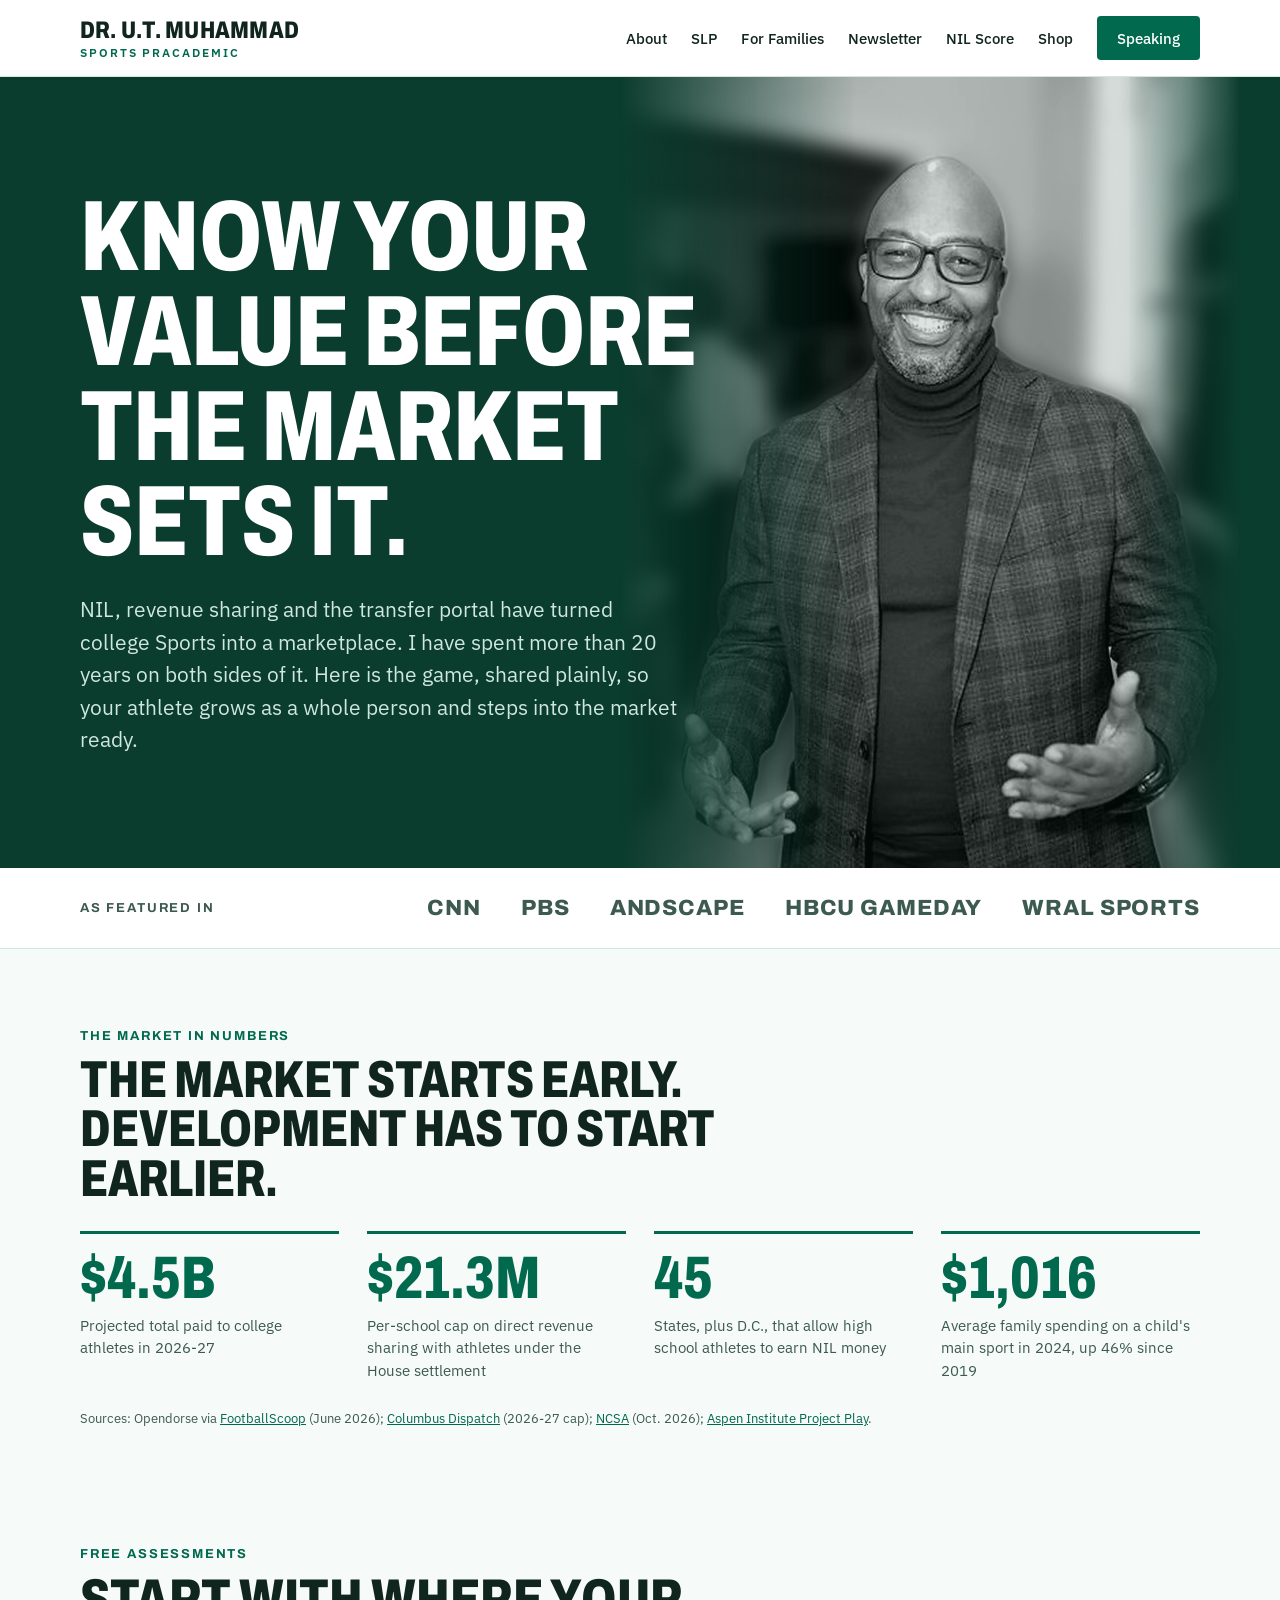
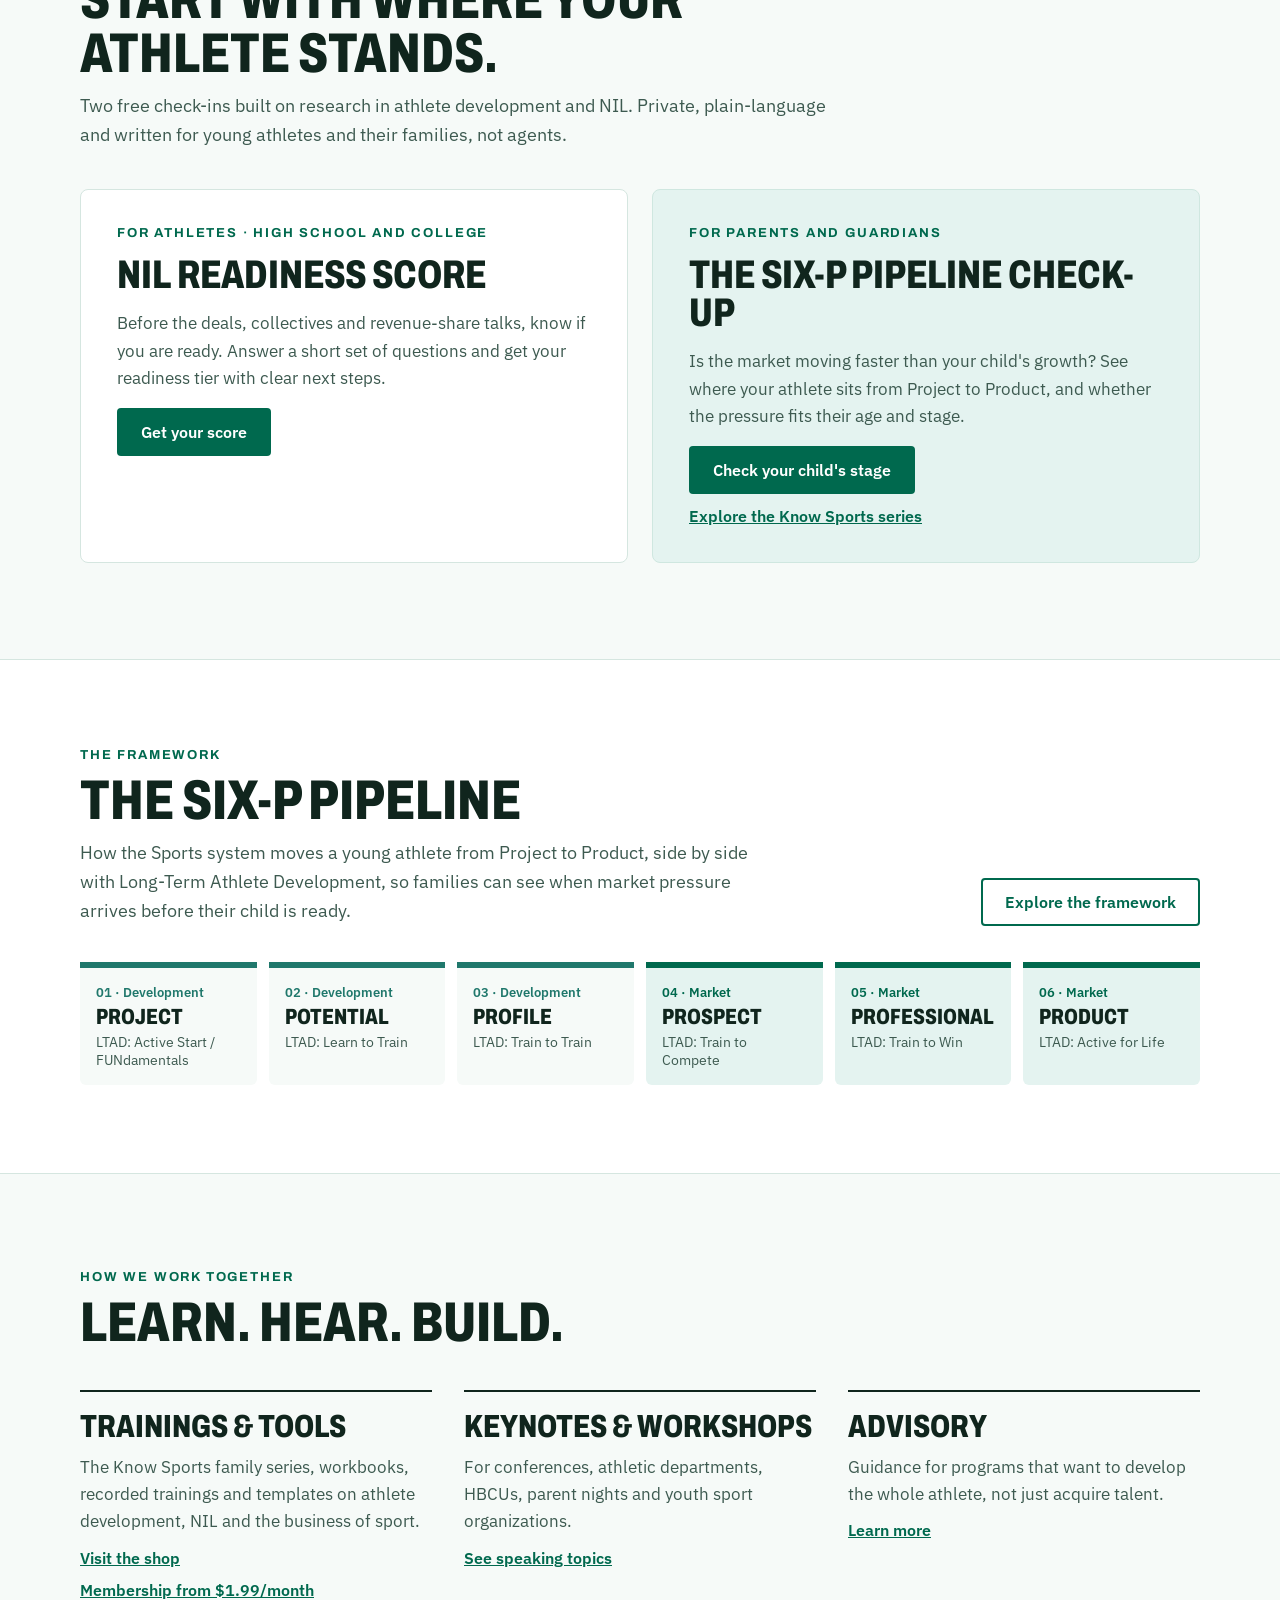
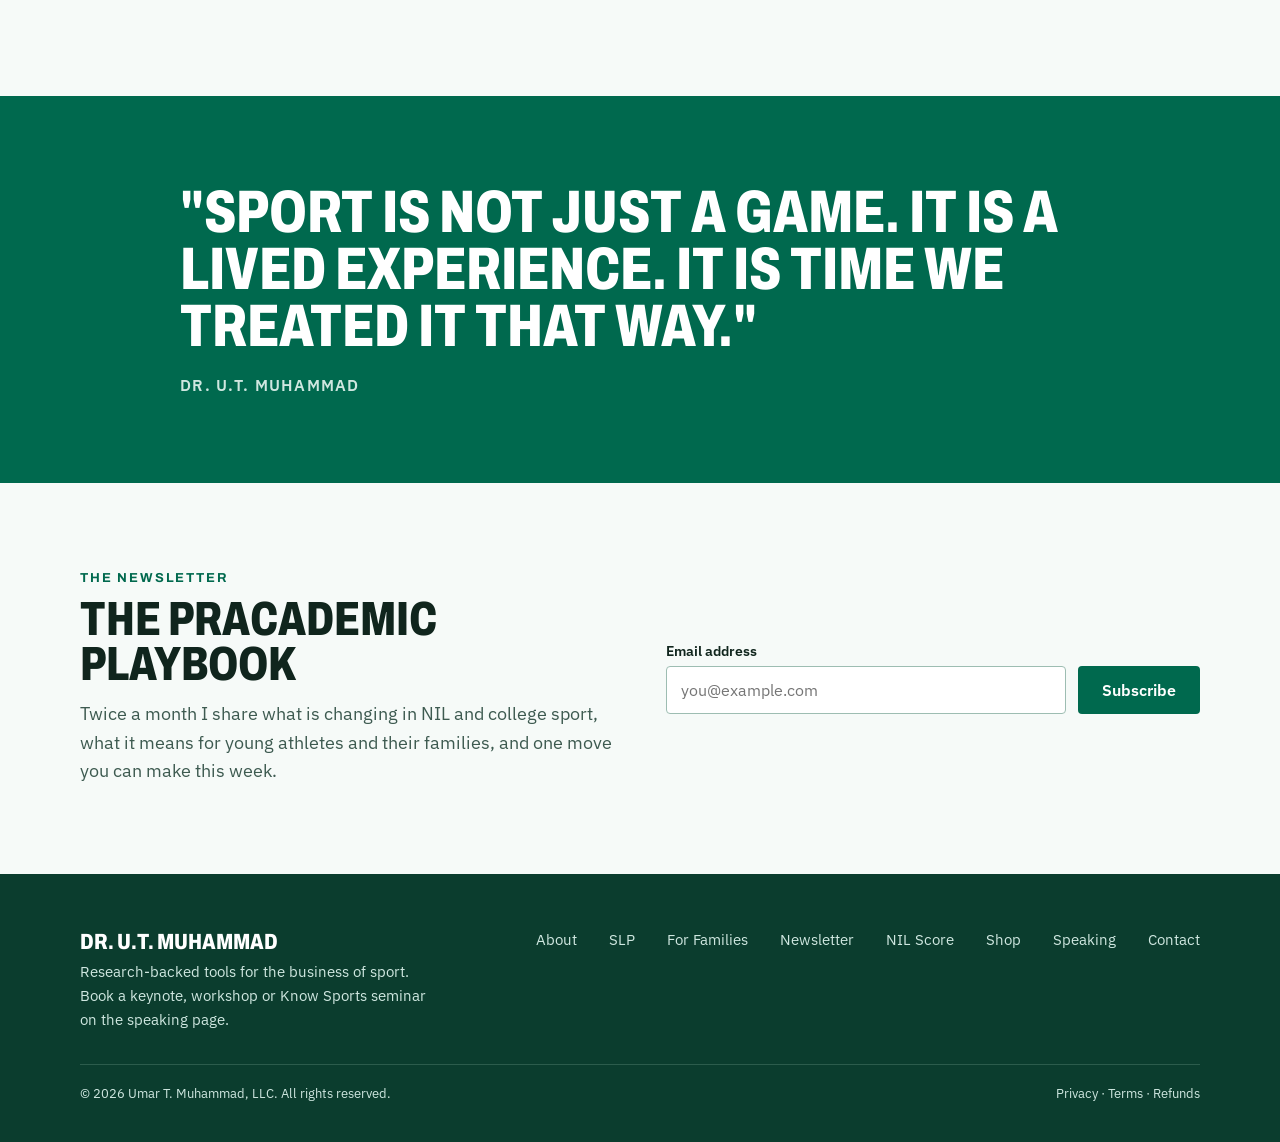
==== commit 4da8a8cf: "Remove "my" sitewide; describe tools as research-based, not personal Co-Authored-By: Claude Opus 5.5" ====
--- a/index.html
+++ b/index.html
@@ -89,20 +89,20 @@
 <div style="display:flex;flex-direction:column;gap:12px;max-width:760px">
 <p class="eyebrow">Free assessments</p>
 <h2 class="disp sec-h" style="font-size:56px">Start with where your athlete stands.</h2>
-<p style="margin:0;font-size:18px;line-height:1.6;color:#3D5A50">Two free check-ins built on my doctoral research and the Six-P Pipeline. Private, plain-language and written for young athletes and their families, not agents.</p>
+<p style="margin:0;font-size:18px;line-height:1.6;color:#3D5A50">Two free check-ins built on research in athlete development and NIL. Private, plain-language and written for young athletes and their families, not agents.</p>
 </div>
 <div style="display:grid;grid-template-columns:repeat(auto-fit,minmax(320px,1fr));gap:24px">
 <div style="background:#FFFFFF;border:1px solid #D5E6E0;border-radius:8px;padding:36px;display:flex;flex-direction:column;gap:16px">
 <p class="eyebrow">For athletes · high school and college</p>
 <h3 class="disp" style="font-size:40px">NIL Readiness Score</h3>
 <p style="margin:0;font-size:17px;line-height:1.6;color:#3D5A50">Before the deals, collectives and revenue-share talks, know if you are ready. Answer a short set of questions and get your readiness tier with clear next steps.</p>
-<a class="btn" href="nil-score.html" style="align-self:flex-start">Get my score</a>
+<a class="btn" href="nil-score.html" style="align-self:flex-start">Get your score</a>
 </div>
 <div style="background:#E4F3F0;border:1px solid #CFE7E0;border-radius:8px;padding:36px;display:flex;flex-direction:column;gap:16px">
 <p class="eyebrow">For parents and guardians</p>
 <h3 class="disp" style="font-size:40px">The Six-P Pipeline Check-Up</h3>
 <p style="margin:0;font-size:17px;line-height:1.6;color:#3D5A50">Is the market moving faster than your child's growth? See where your athlete sits from Project to Product, and whether the pressure fits their age and stage.</p>
-<div style="display:flex;flex-wrap:wrap;align-items:center;gap:12px 20px"><a class="btn" href="families.html">Check my child's stage</a><a href="families.html#sfp" style="font-weight:600">Explore the Know Sports series</a></div>
+<div style="display:flex;flex-wrap:wrap;align-items:center;gap:12px 20px"><a class="btn" href="families.html">Check your child's stage</a><a href="families.html#sfp" style="font-weight:600">Explore the Know Sports series</a></div>
 </div>
 </div>
 </div>
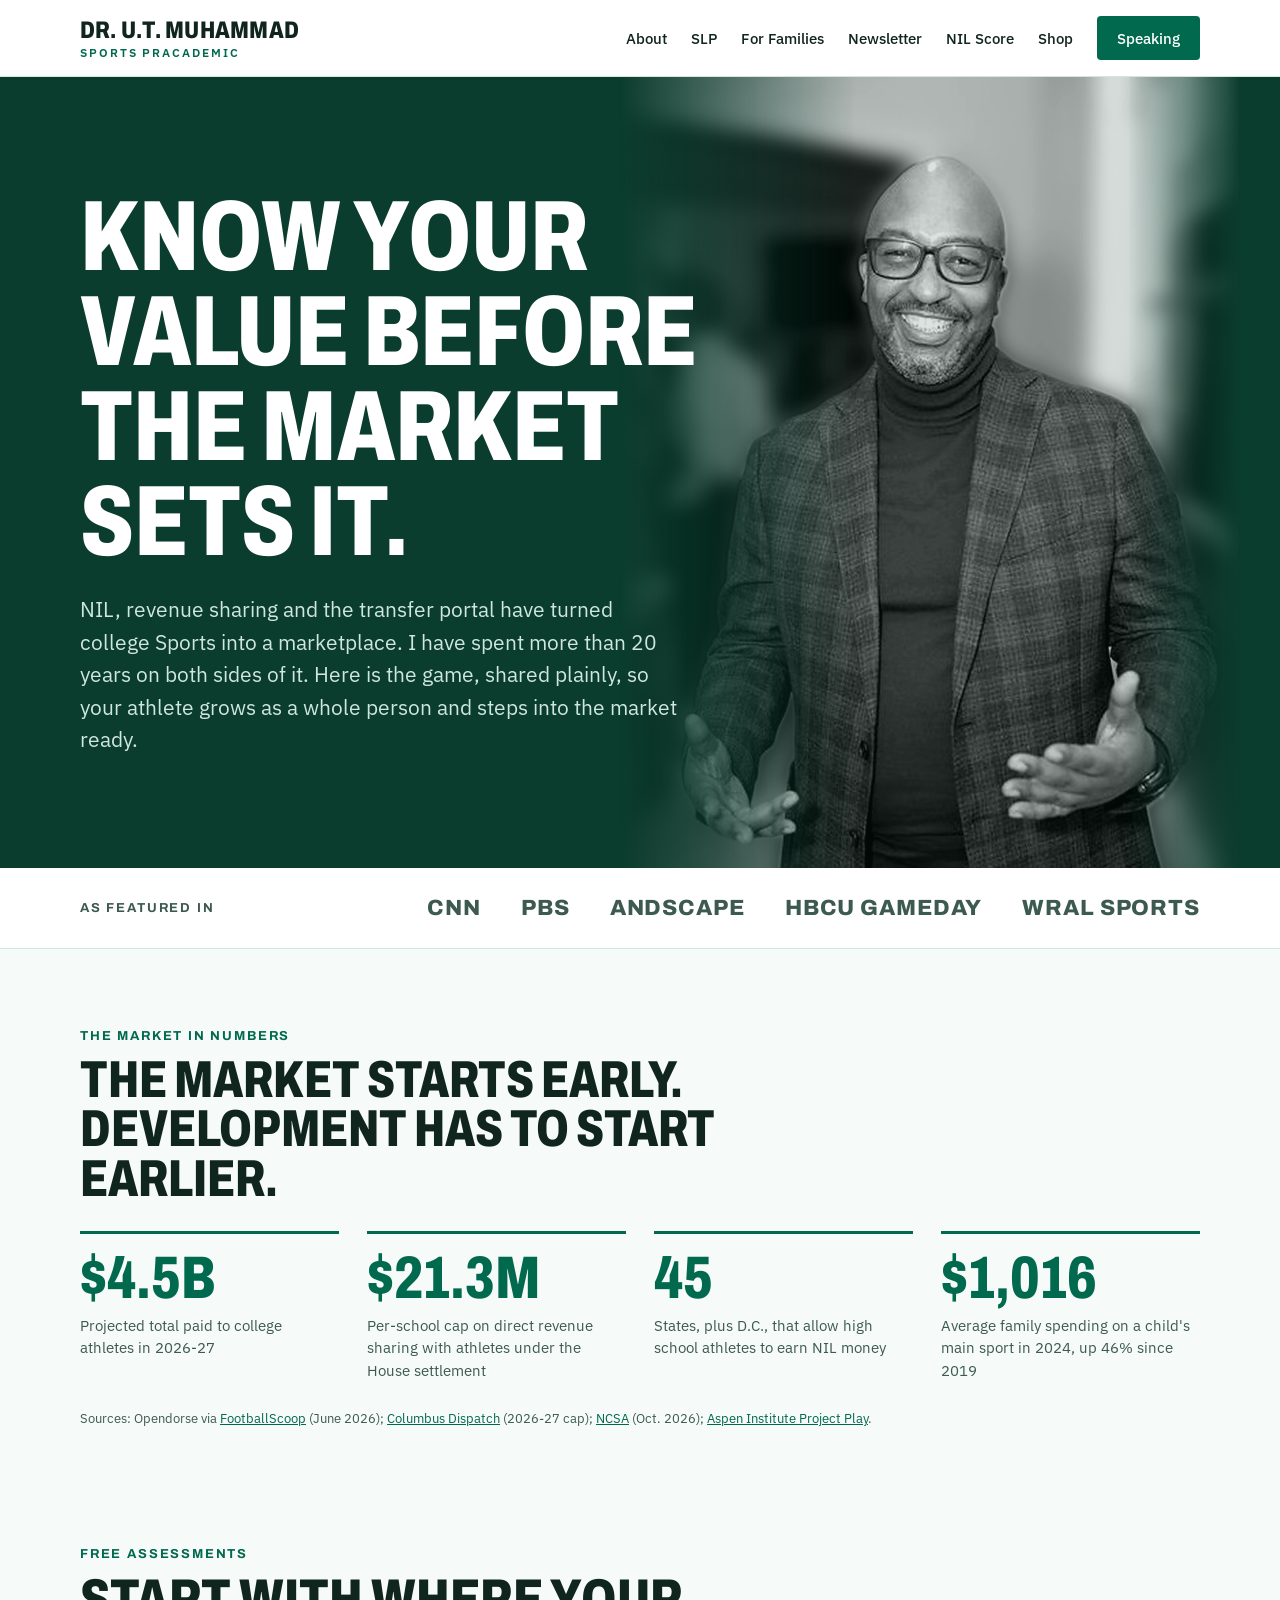
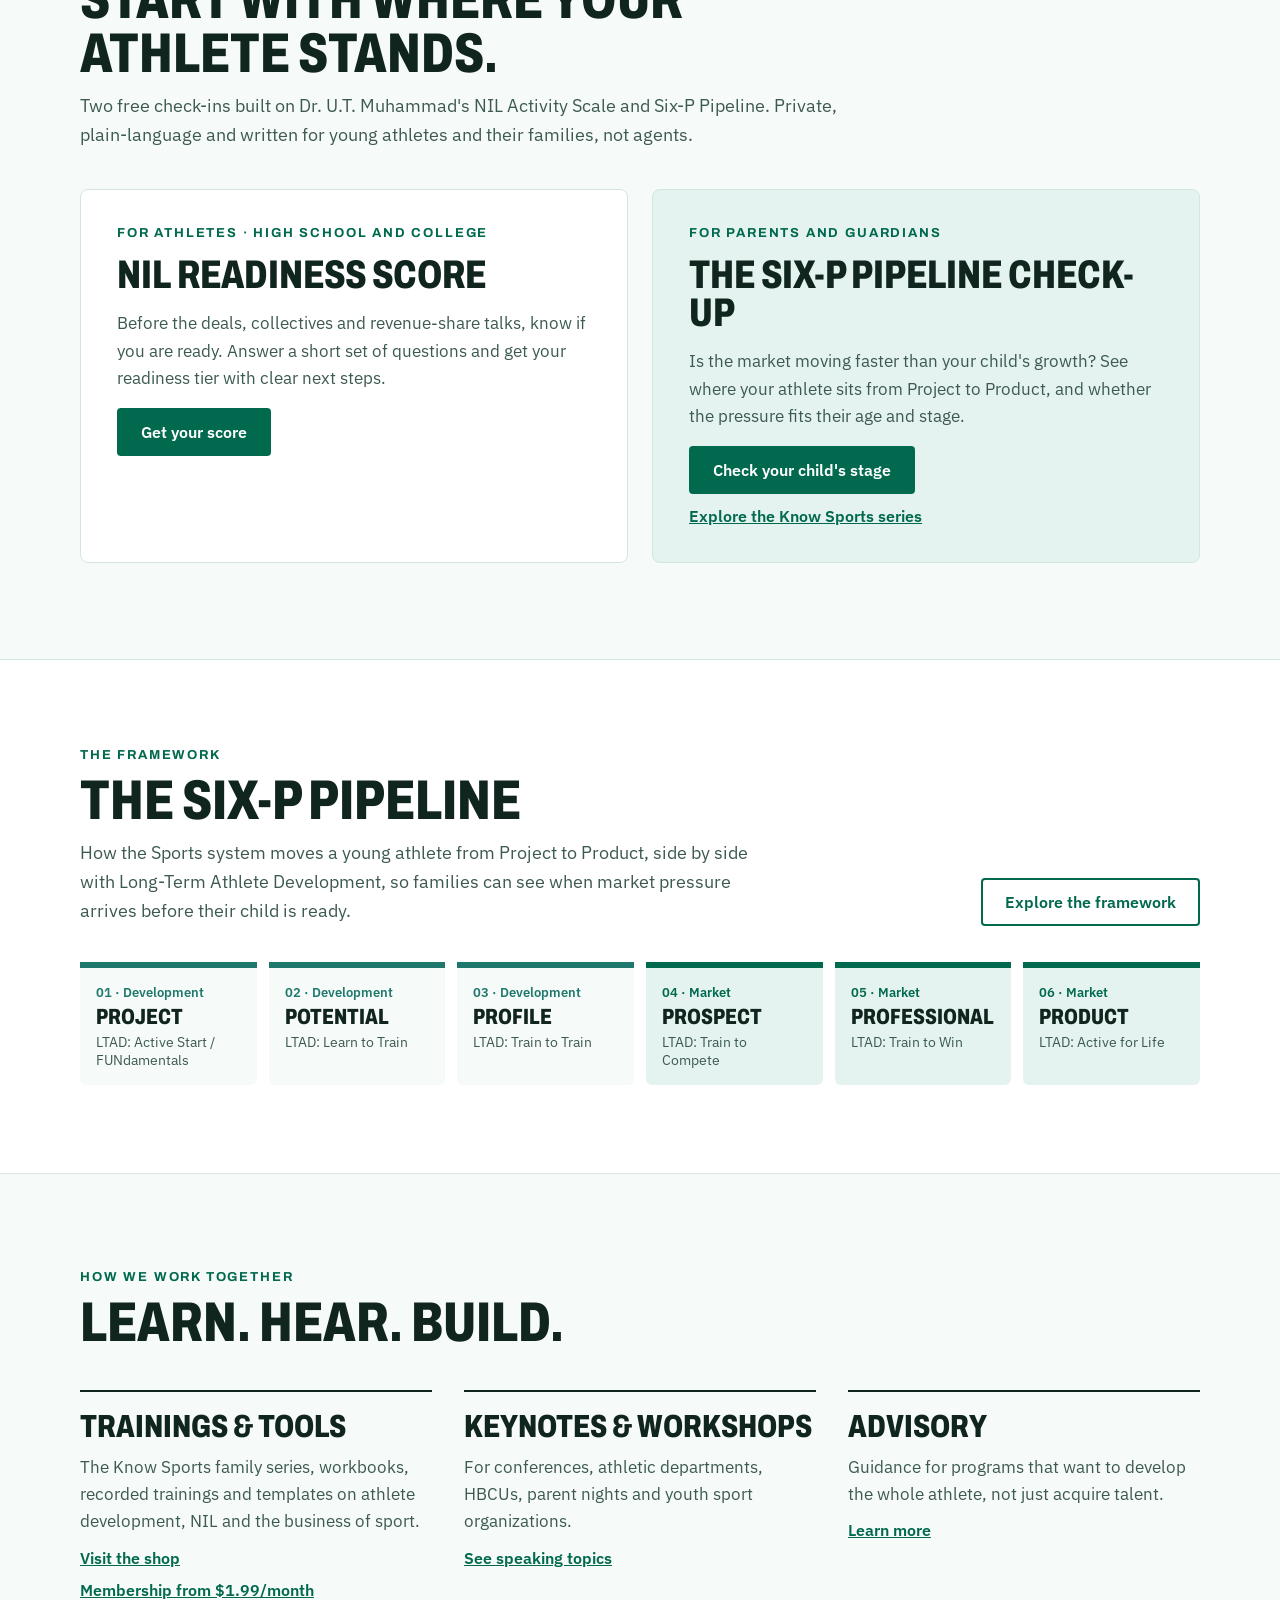
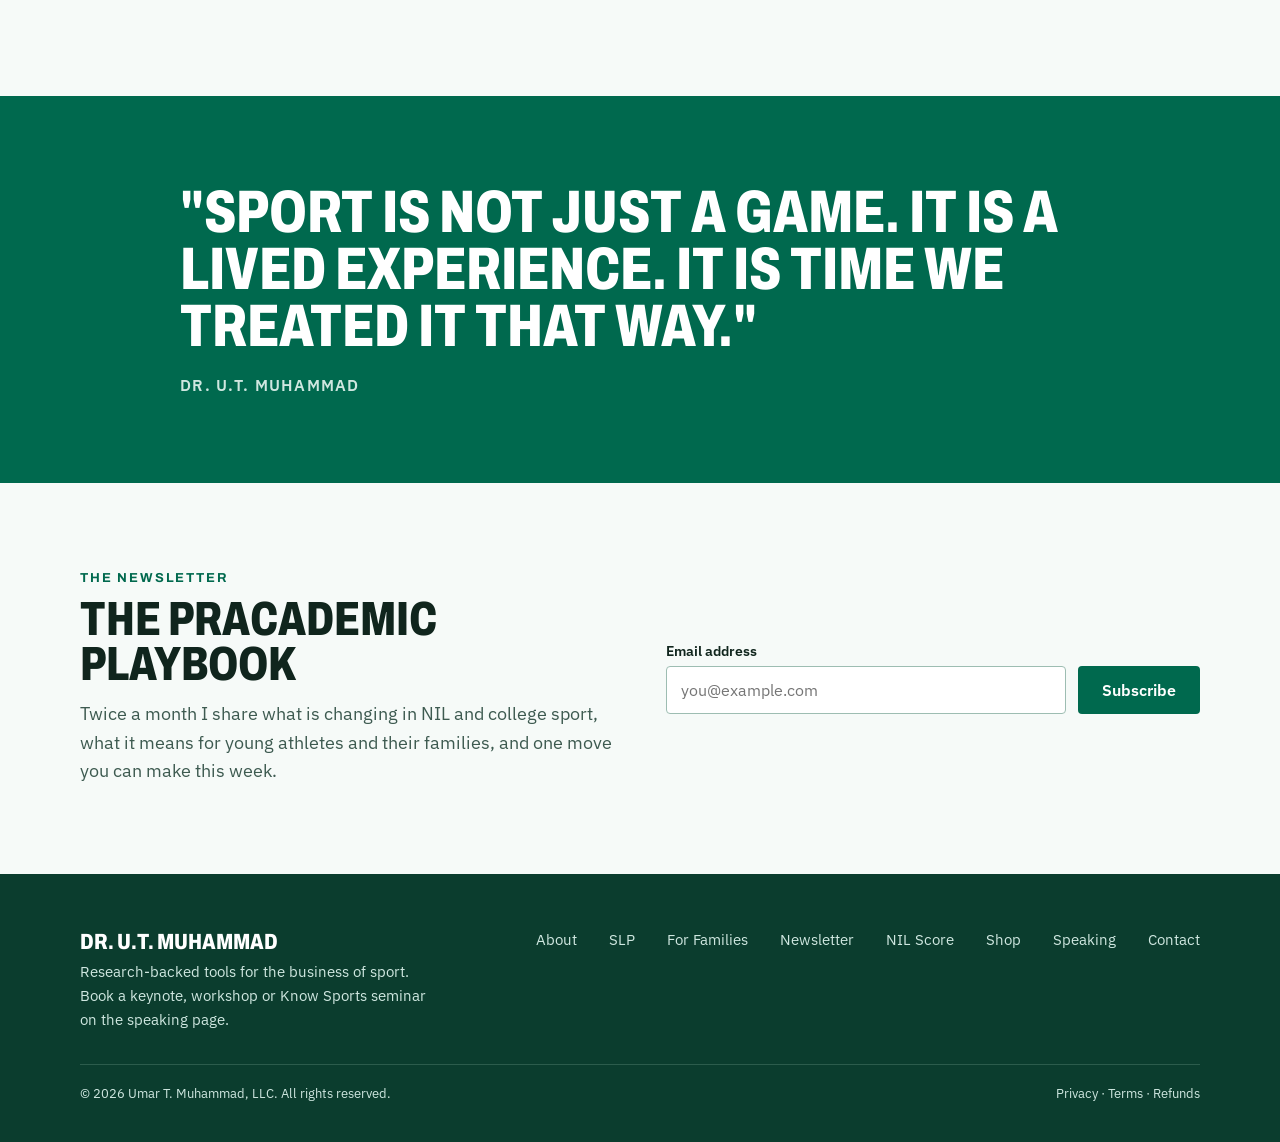
==== commit dfea8a72: "Name the NIL Activity Scale and Six-P Pipeline as Dr. U.T. Muhammad's (no "my") Co-Authored-By: Clau" ====
--- a/index.html
+++ b/index.html
@@ -89,7 +89,7 @@
 <div style="display:flex;flex-direction:column;gap:12px;max-width:760px">
 <p class="eyebrow">Free assessments</p>
 <h2 class="disp sec-h" style="font-size:56px">Start with where your athlete stands.</h2>
-<p style="margin:0;font-size:18px;line-height:1.6;color:#3D5A50">Two free check-ins built on research in athlete development and NIL. Private, plain-language and written for young athletes and their families, not agents.</p>
+<p style="margin:0;font-size:18px;line-height:1.6;color:#3D5A50">Two free check-ins built on Dr. U.T. Muhammad's NIL Activity Scale and Six-P Pipeline. Private, plain-language and written for young athletes and their families, not agents.</p>
 </div>
 <div style="display:grid;grid-template-columns:repeat(auto-fit,minmax(320px,1fr));gap:24px">
 <div style="background:#FFFFFF;border:1px solid #D5E6E0;border-radius:8px;padding:36px;display:flex;flex-direction:column;gap:16px">
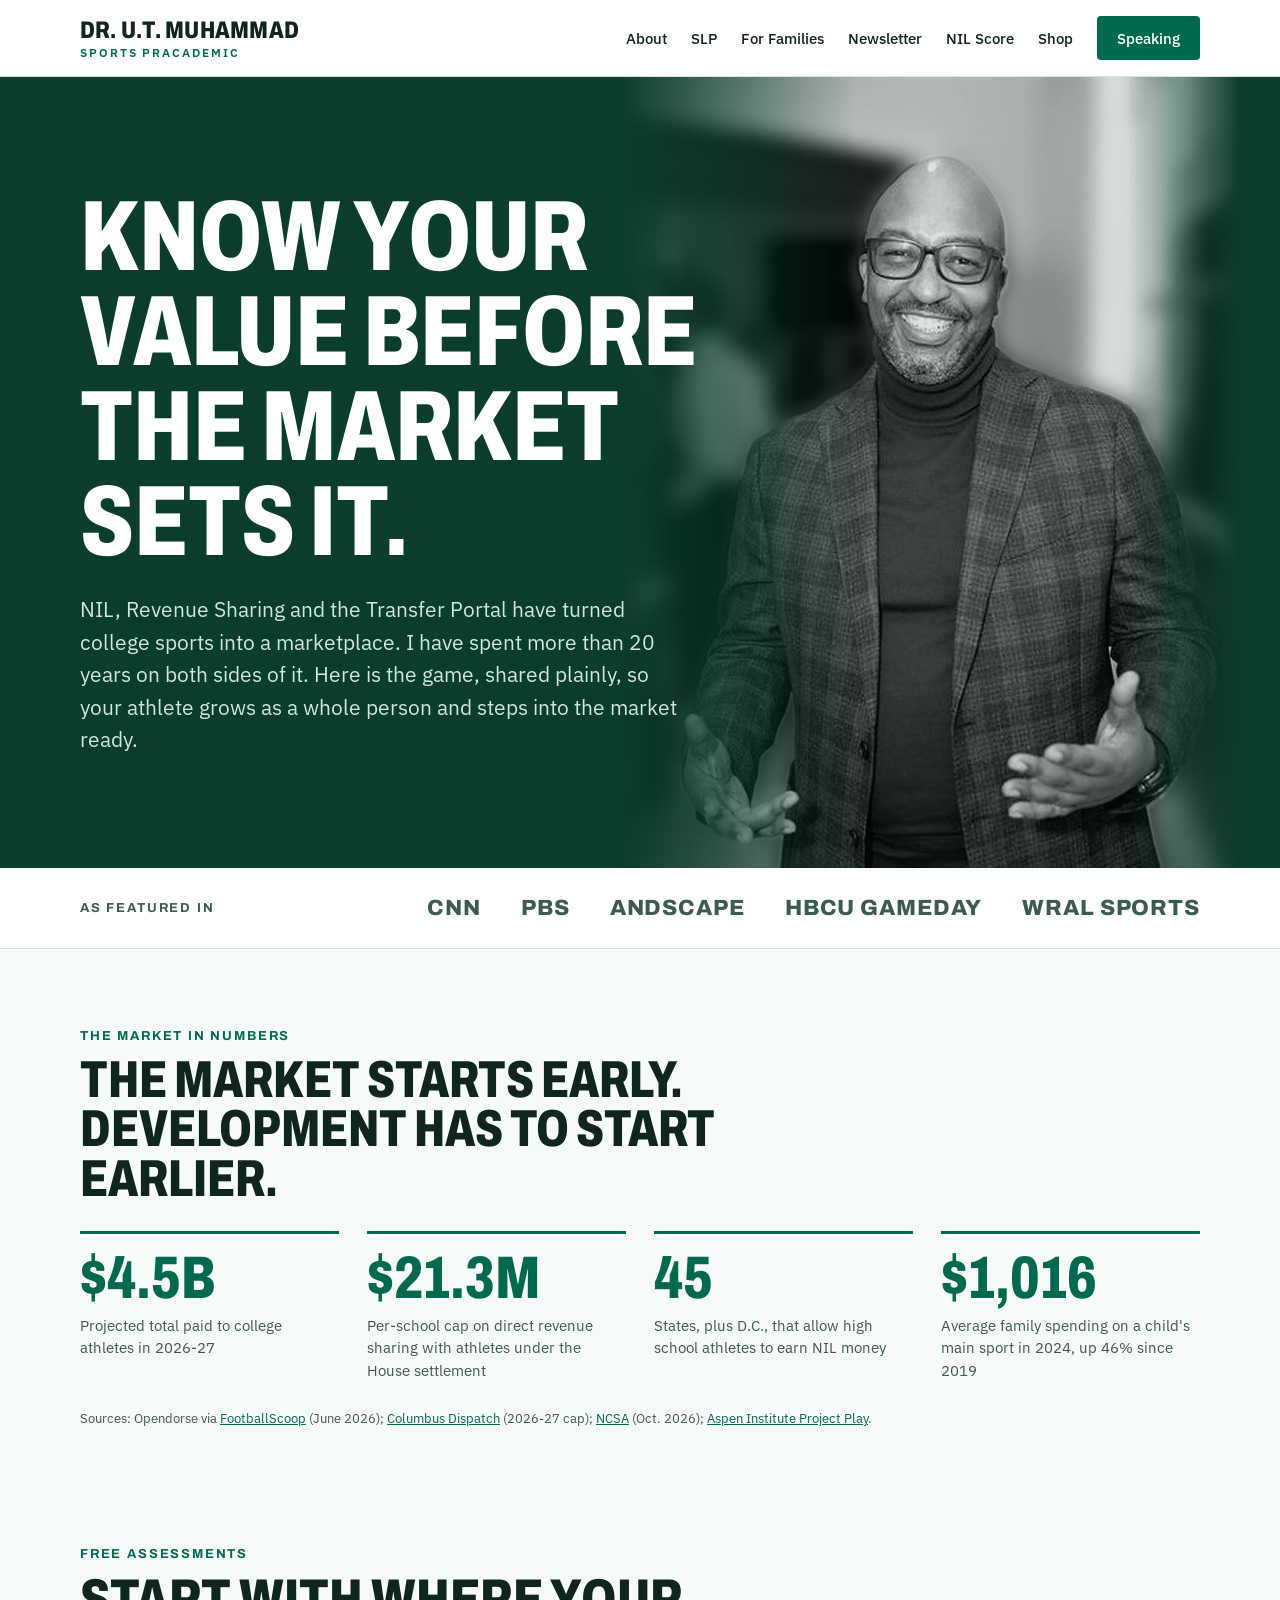
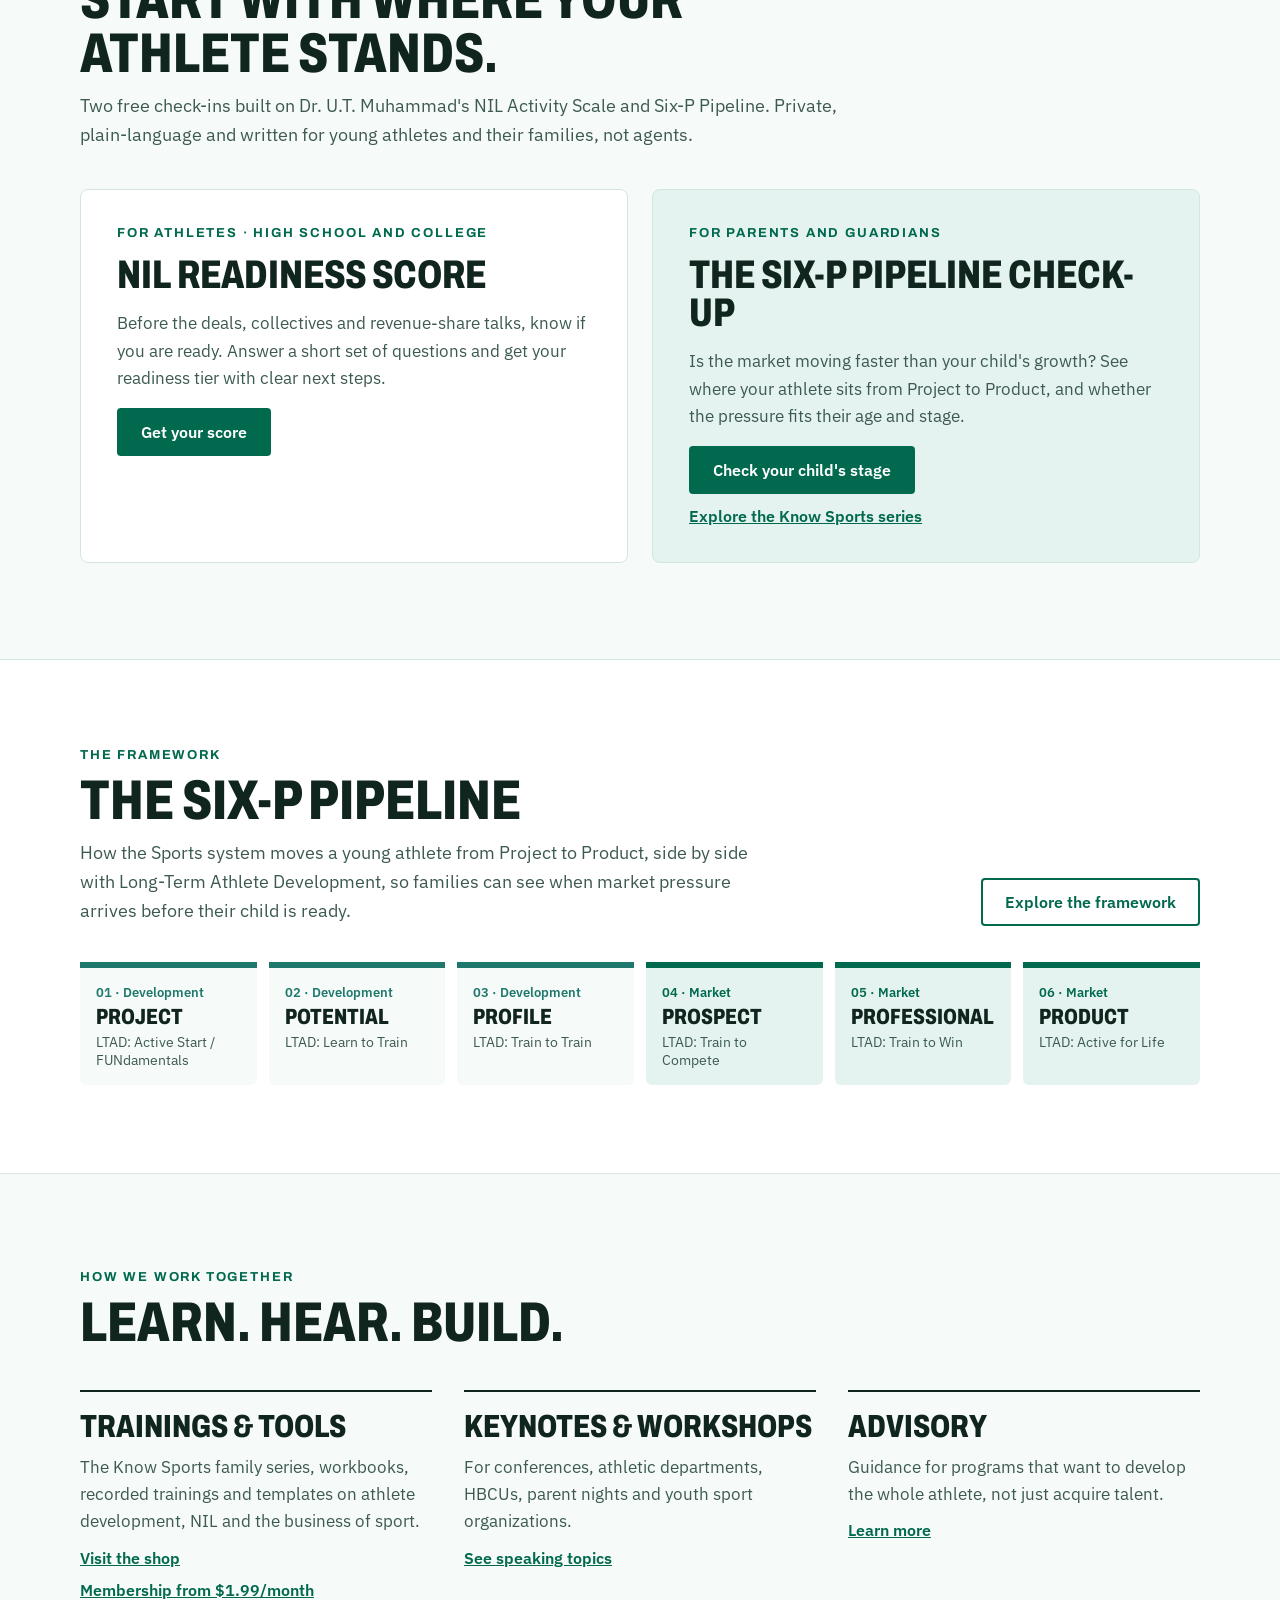
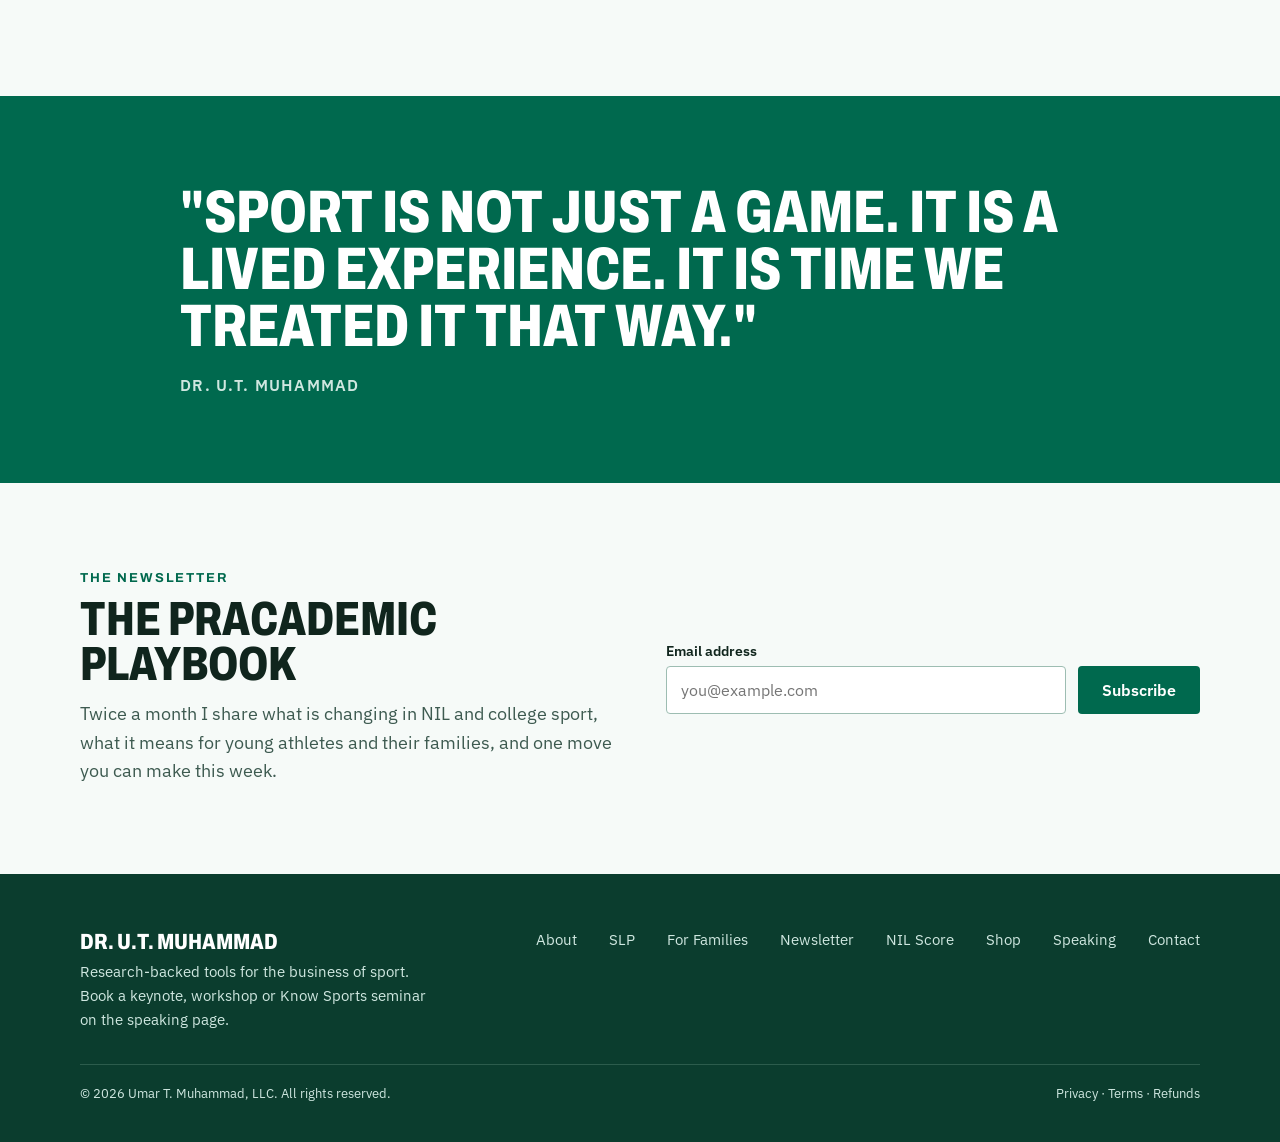
==== commit 52de8d77: "Home hero: capitalize Revenue Sharing and Transfer Portal; lowercase sports Co-Authored-By: Claude O" ====
--- a/index.html
+++ b/index.html
@@ -54,7 +54,7 @@
 <div class="hero-photo" role="img" aria-label="Photo of Dr. U.T. Muhammad" style="background-image:url(/assets/ut-muhammad-home.jpg?v=2);background-position:center 30%"></div>
 <div class="hero-text" style="flex:0 1 660px;min-width:0;display:flex;flex-direction:column;gap:24px">
 <h1 class="disp hero-h" style="font-size:100px;color:#FFFFFF">Know your value before the market sets it.</h1>
-<p style="margin:0;font-size:21px;line-height:1.55;color:#CFE7E0;max-width:600px">NIL, revenue sharing and the transfer portal have turned college Sports into a marketplace. I have spent more than 20 years on both sides of it. Here is the game, shared plainly, so your athlete grows as a whole person and steps into the market ready.</p>
+<p style="margin:0;font-size:21px;line-height:1.55;color:#CFE7E0;max-width:600px">NIL, Revenue Sharing and the Transfer Portal have turned college sports into a marketplace. I have spent more than 20 years on both sides of it. Here is the game, shared plainly, so your athlete grows as a whole person and steps into the market ready.</p>
 </div>
 </div>
 </section>
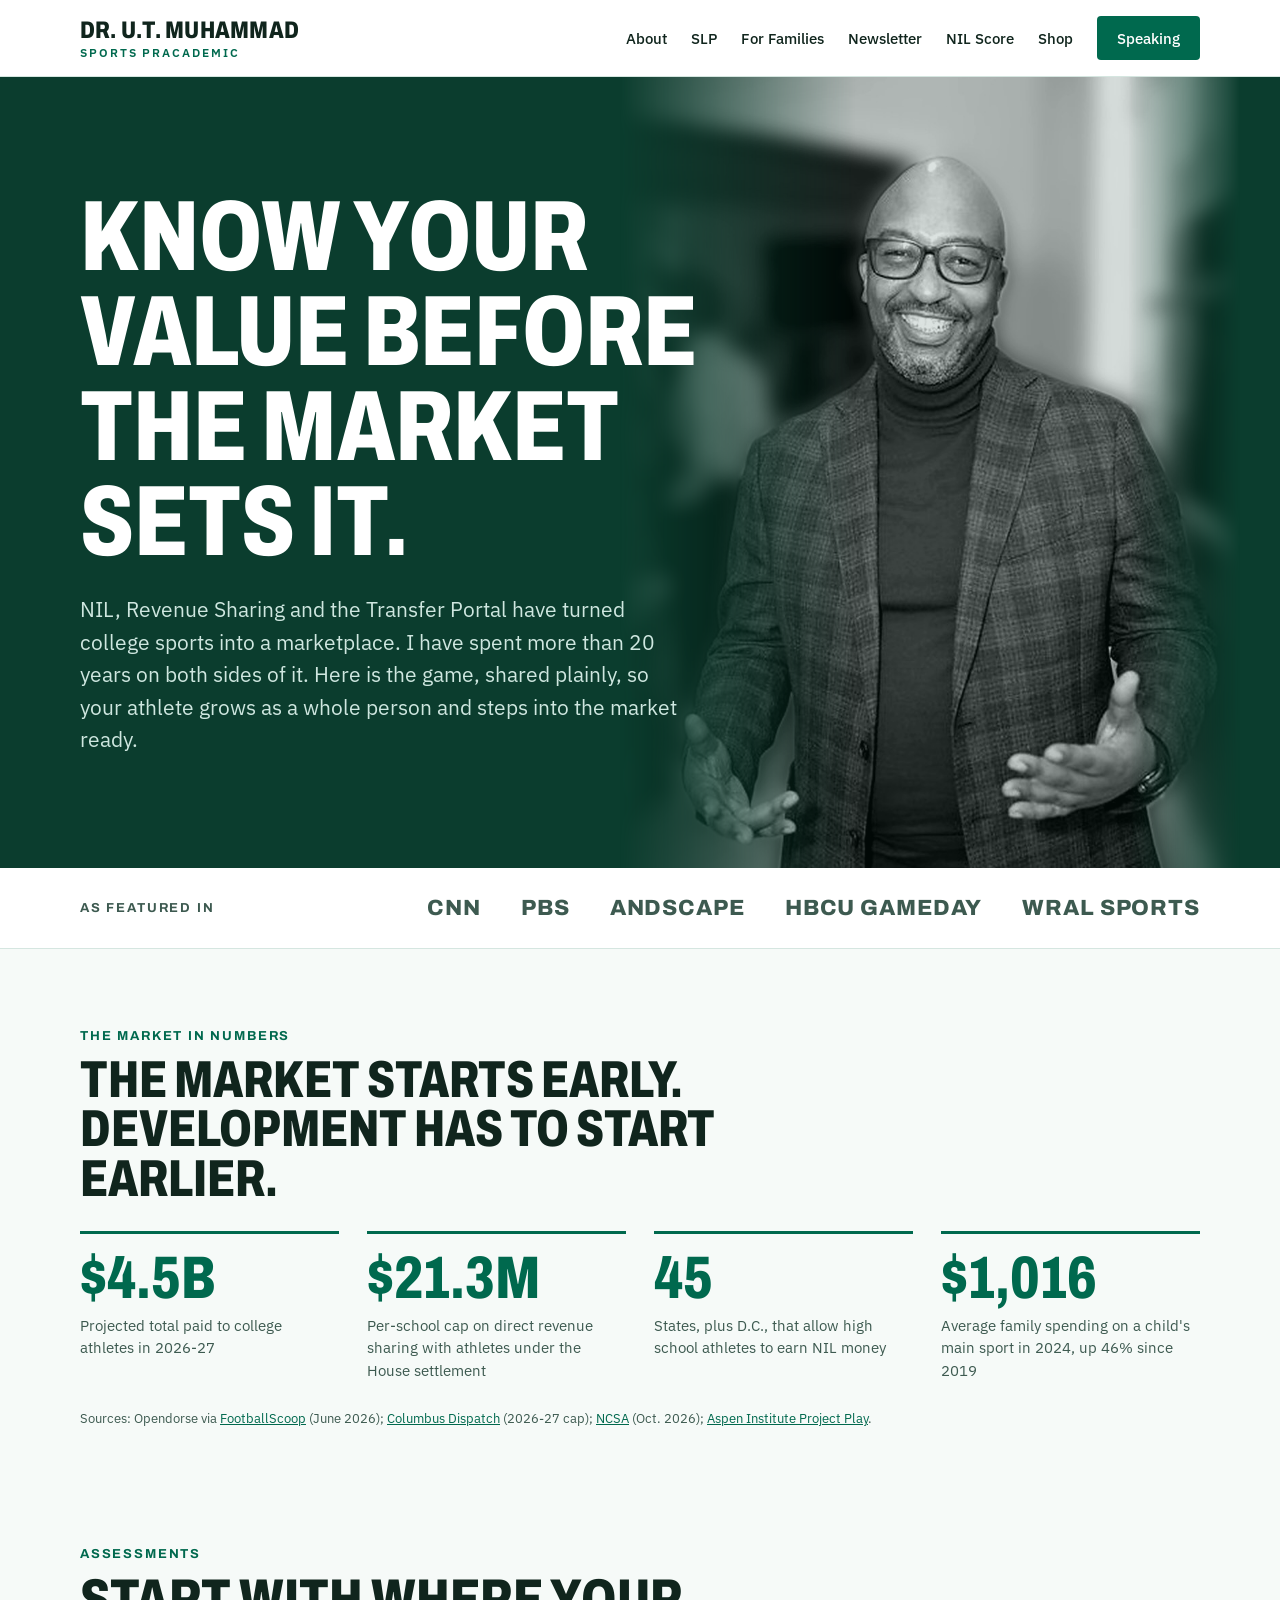
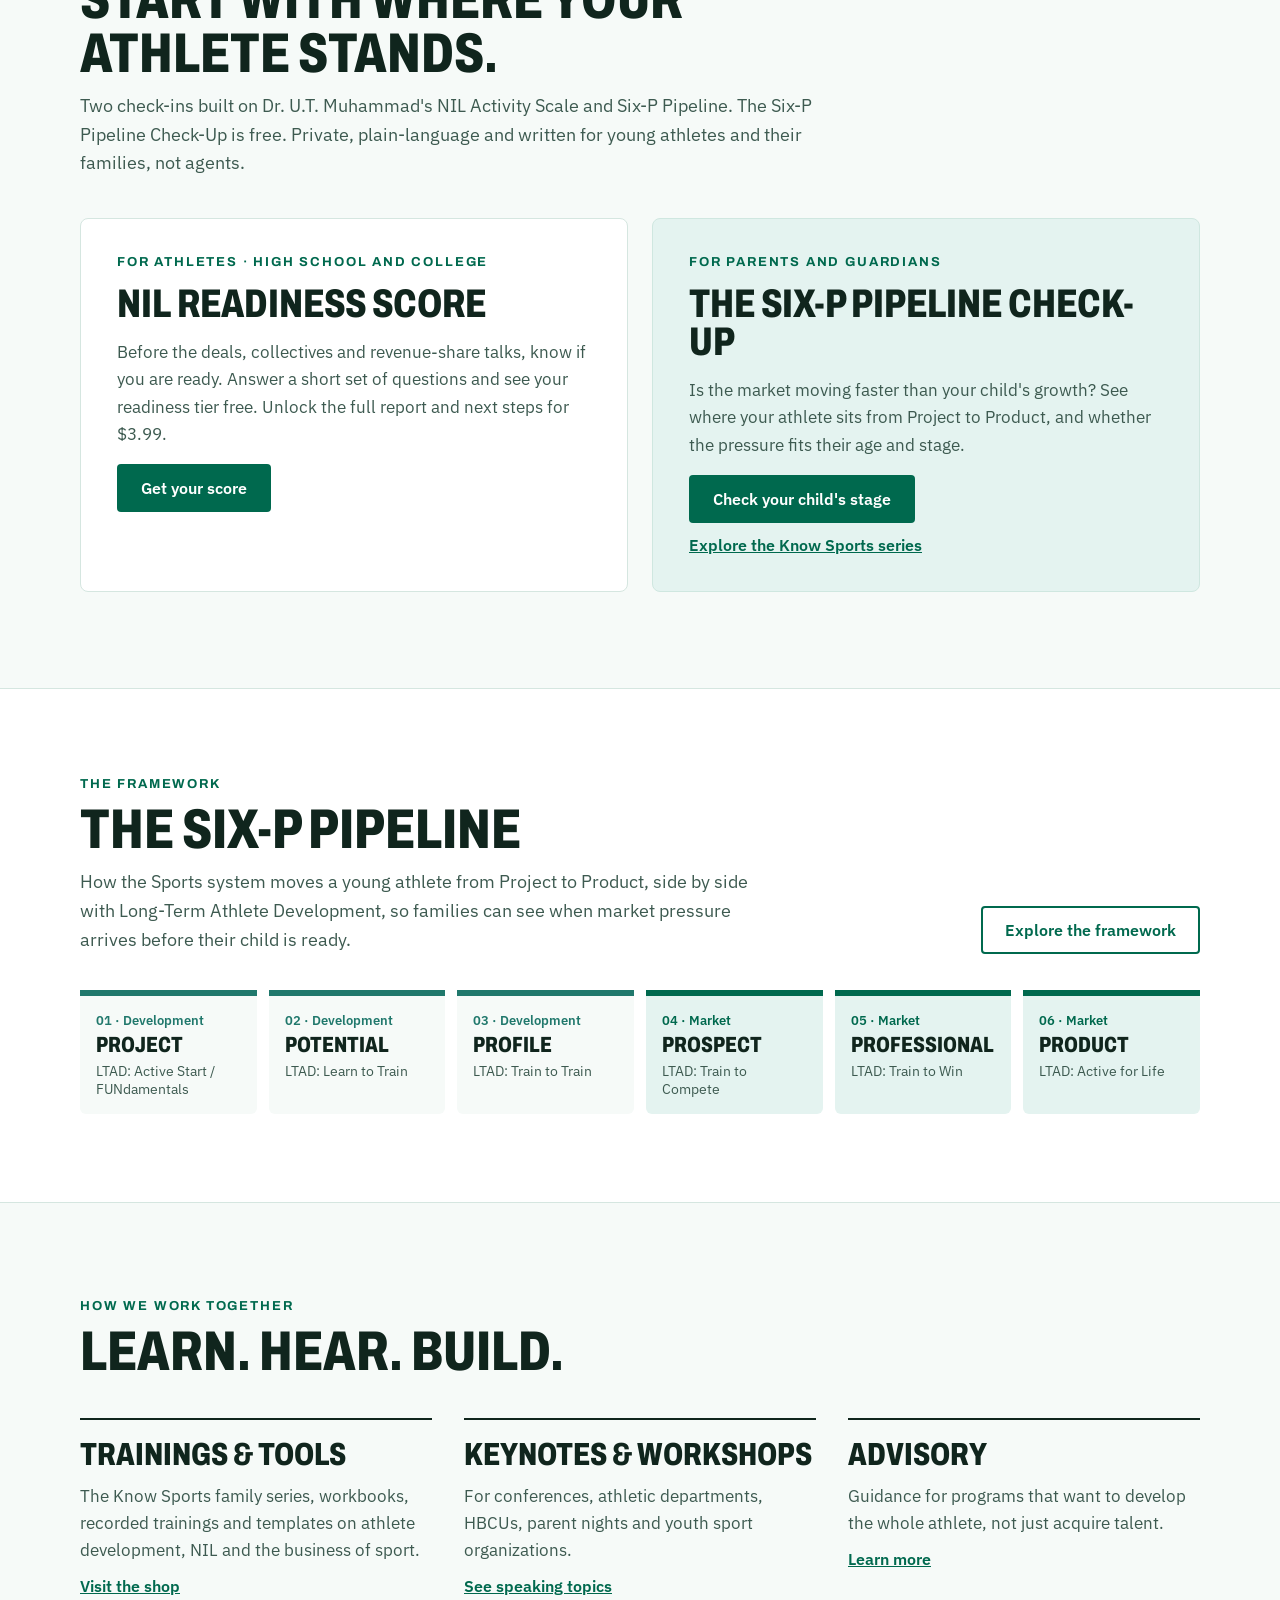
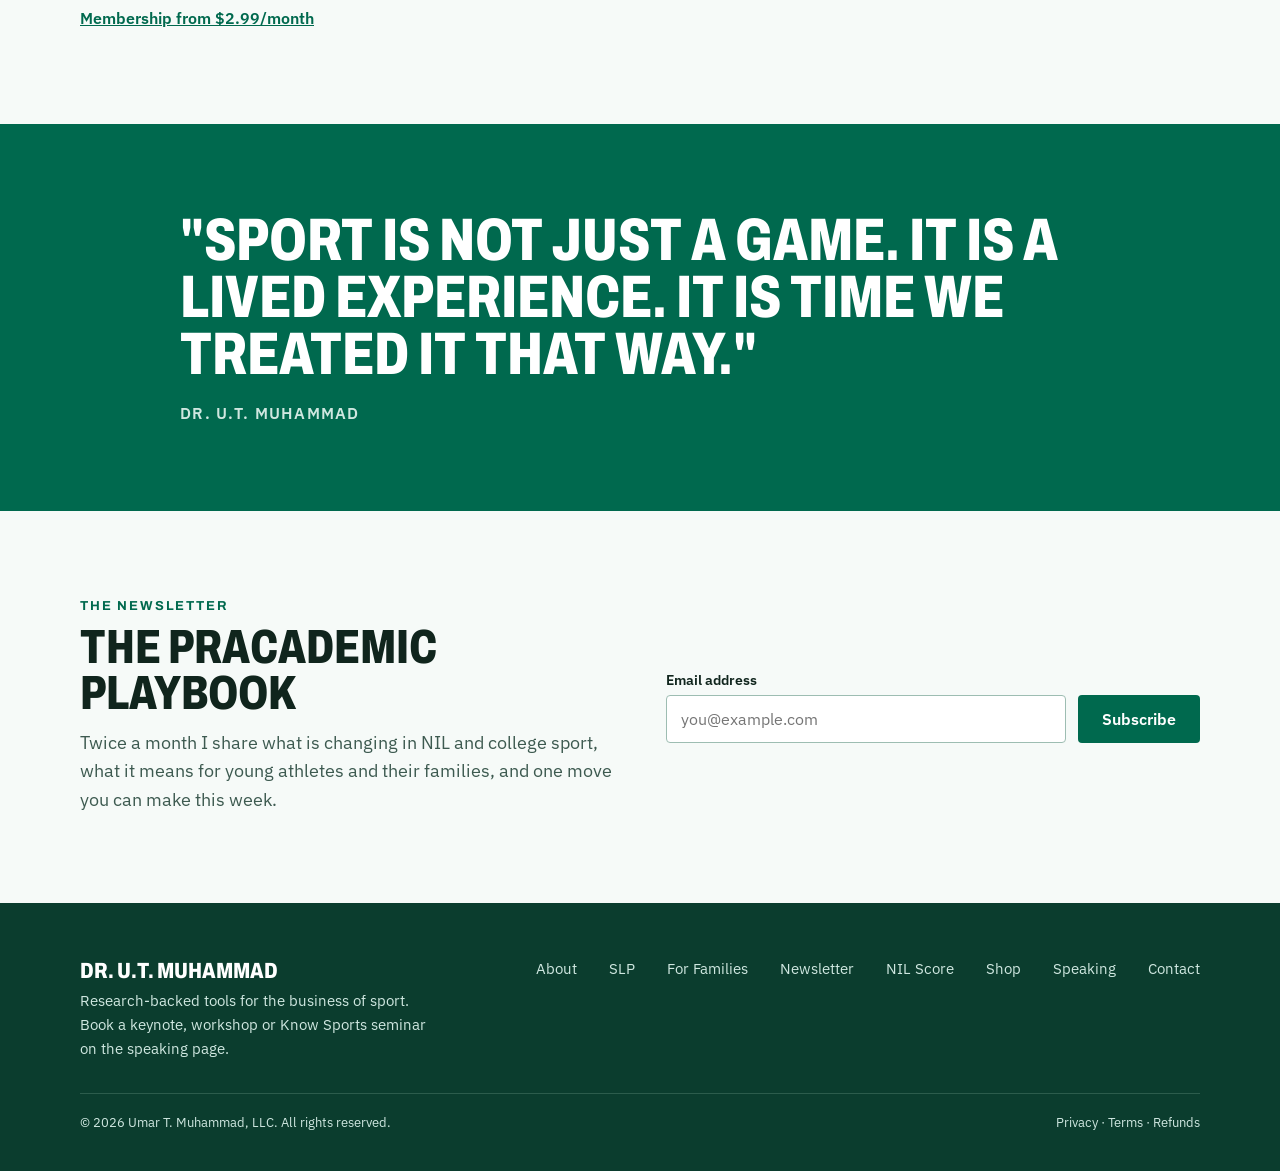
==== commit 6cd449dd: "Pricing: check-up only free tool; NIL Readiness free tier preview + $3.99 full report; Playbook $2.9" ====
--- a/index.html
+++ b/index.html
@@ -87,15 +87,15 @@
 <section>
 <div class="wrap" style="padding-top:96px;padding-bottom:96px;display:flex;flex-direction:column;gap:40px">
 <div style="display:flex;flex-direction:column;gap:12px;max-width:760px">
-<p class="eyebrow">Free assessments</p>
+<p class="eyebrow">Assessments</p>
 <h2 class="disp sec-h" style="font-size:56px">Start with where your athlete stands.</h2>
-<p style="margin:0;font-size:18px;line-height:1.6;color:#3D5A50">Two free check-ins built on Dr. U.T. Muhammad's NIL Activity Scale and Six-P Pipeline. Private, plain-language and written for young athletes and their families, not agents.</p>
+<p style="margin:0;font-size:18px;line-height:1.6;color:#3D5A50">Two check-ins built on Dr. U.T. Muhammad's NIL Activity Scale and Six-P Pipeline. The Six-P Pipeline Check-Up is free. Private, plain-language and written for young athletes and their families, not agents.</p>
 </div>
 <div style="display:grid;grid-template-columns:repeat(auto-fit,minmax(320px,1fr));gap:24px">
 <div style="background:#FFFFFF;border:1px solid #D5E6E0;border-radius:8px;padding:36px;display:flex;flex-direction:column;gap:16px">
 <p class="eyebrow">For athletes · high school and college</p>
 <h3 class="disp" style="font-size:40px">NIL Readiness Score</h3>
-<p style="margin:0;font-size:17px;line-height:1.6;color:#3D5A50">Before the deals, collectives and revenue-share talks, know if you are ready. Answer a short set of questions and get your readiness tier with clear next steps.</p>
+<p style="margin:0;font-size:17px;line-height:1.6;color:#3D5A50">Before the deals, collectives and revenue-share talks, know if you are ready. Answer a short set of questions and see your readiness tier free. Unlock the full report and next steps for $3.99.</p>
 <a class="btn" href="nil-score.html" style="align-self:flex-start">Get your score</a>
 </div>
 <div style="background:#E4F3F0;border:1px solid #CFE7E0;border-radius:8px;padding:36px;display:flex;flex-direction:column;gap:16px">
@@ -140,7 +140,7 @@
 <h3 class="disp" style="font-size:32px">Trainings &amp; tools</h3>
 <p style="margin:0;font-size:17px;line-height:1.6;color:#3D5A50">The Know Sports family series, workbooks, recorded trainings and templates on athlete development, NIL and the business of sport.</p>
 <a href="shop.html" style="font-weight:600">Visit the shop</a>
-<a href="shop.html#membership" style="font-weight:600">Membership from $1.99/month</a>
+<a href="shop.html#membership" style="font-weight:600">Membership from $2.99/month</a>
 </div>
 <div style="display:flex;flex-direction:column;gap:12px;border-top:2px solid #10251D;padding-top:20px">
 <h3 class="disp" style="font-size:32px">Keynotes &amp; workshops</h3>
